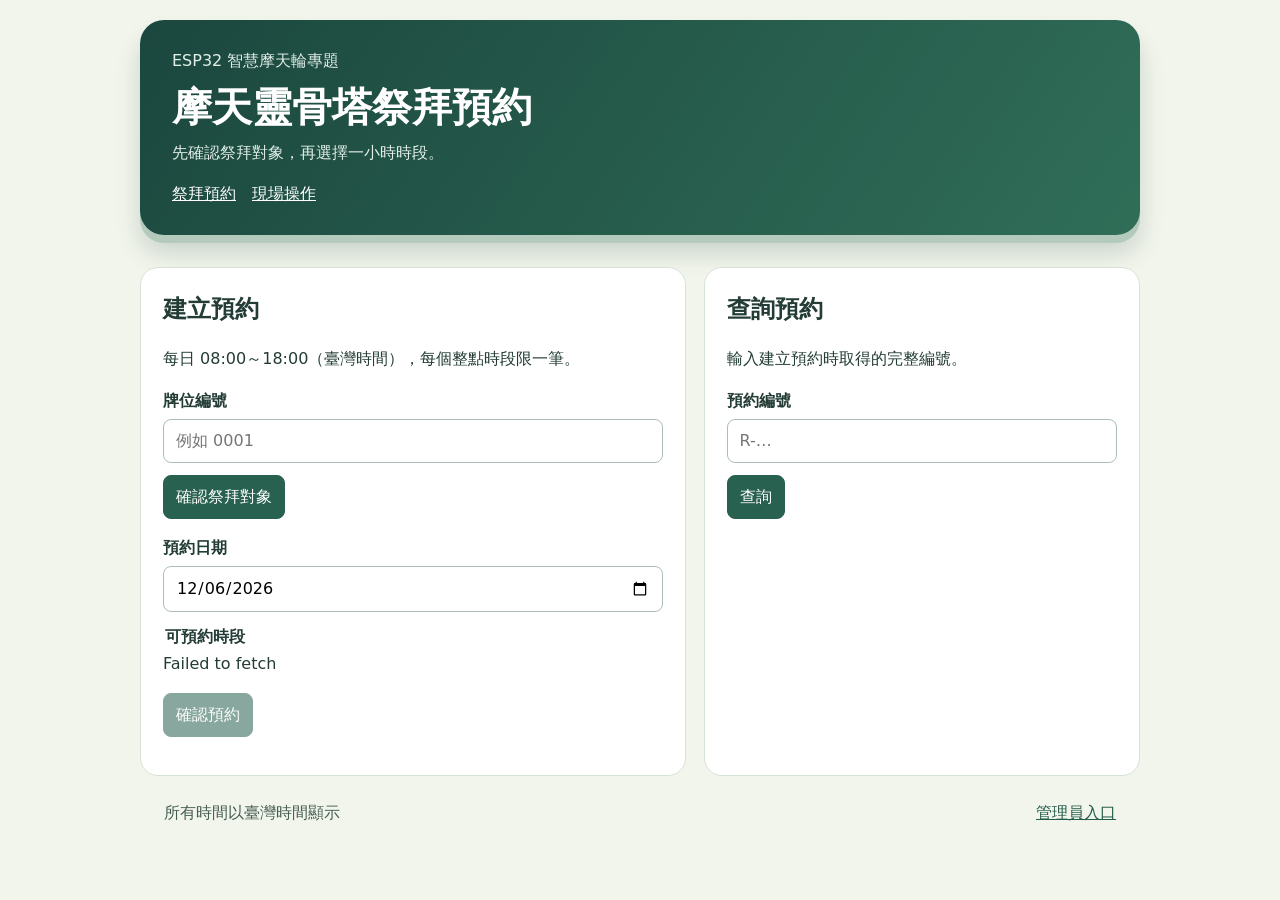
==== docs/index.html @ 484ad66e "Add files via upload" ====
<!doctype html>
<html lang="zh-Hant"><head><meta charset="utf-8"><meta name="viewport" content="width=device-width,initial-scale=1"><title>摩天靈骨塔祭拜預約</title><link rel="stylesheet" href="style.css"><script type="module" src="script.js?v=audio-1"></script></head>
<body><header><p>ESP32 智慧摩天輪專題</p><h1>摩天靈骨塔祭拜預約</h1><p>先確認祭拜對象，再選擇一小時時段。</p><nav aria-label="頁面切換"><a href="#booking">祭拜預約</a>　<a href="#onsite">現場操作</a></nav></header>
<main id="booking"><section><h2>建立預約</h2><p>每日 08:00～18:00（臺灣時間），每個整點時段限一筆。</p>
<form id="book"><label for="plaque">牌位編號</label><input id="plaque" required maxlength="24" placeholder="例如 0001"><button type="button" id="confirmPlaque">確認祭拜對象</button><p id="plaqueResult" role="status"></p><label for="day">預約日期</label><input id="day" type="date" required><fieldset><legend>可預約時段</legend><div id="slots" class="slots"></div></fieldset><button id="submit" disabled>確認預約</button></form>
<p id="notice" role="status"></p><div id="receipt" hidden><strong>請保存預約編號</strong><input id="receiptId" readonly aria-label="預約編號"><button id="copy" type="button">複製編號</button></div></section>
<section><h2>查詢預約</h2><p>輸入建立預約時取得的完整編號。</p><form id="query"><label for="id">預約編號</label><input id="id" required maxlength="34" placeholder="R-…" autocomplete="off" spellcheck="false"><button>查詢</button></form><p id="result" role="status"></p></section></main>
<main id="onsite" hidden><section><h2>現場操作</h2><p><a href="#bluetooth">連接 ESP32 藍牙</a></p><p>先用牌位編號查時段。操作時請輸入預約成功時取得的 R-… 編號。</p>
<form id="onsiteForm"><label for="onsiteCode">牌位編號</label><input id="onsiteCode" required maxlength="24" placeholder="例如 0001"><button>查詢時段</button></form>
<p id="onsiteResult" role="status"></p><div id="onsiteControls" hidden><label for="onsiteId">預約編號</label><input id="onsiteId" maxlength="34" autocomplete="off" placeholder="R-…"><div id="onsiteActions"></div></div><p id="onsiteFeedback" role="status"></p><p>開始運轉目前僅測試流程，不控制馬達。</p></section></main>
<main id="bluetooth" hidden><section><p><a href="#onsite">← 返回現場操作</a></p><h2>連接現場 ESP32</h2><p>開啟裝置藍牙，按下「連接 ESP32」，選擇 Ferris-Admin-Jog。</p><button id="publicBleConnect" type="button">連接 ESP32</button> <button id="publicBleDisconnect" type="button" disabled>中斷連線</button><p id="publicBleStatus" role="status">尚未連線。</p><h3>祭拜音樂</h3><ol><li>在手機或電腦的藍牙設定配對功放板，並選它作為媒體音訊輸出。</li><li>回到本頁，連接 ESP32 後按「播放音樂」。</li></ol><p>如果聲音還是從手機或電腦出來，請重新確認媒體音訊輸出。</p><button id="playMusic" type="button" disabled>播放音樂</button> <button id="stopMusic" type="button" disabled>停止音樂</button><p id="musicStatus" role="status">請先連接 ESP32。</p><audio id="ritualMusic" src="ritual-music.wav" preload="none" loop></audio><p>可以用網頁相機掃現場 QR Code，或直接按「連接 ESP32」。掃碼不會啟動設備。</p><button id="scanQr" type="button">掃描設備 QR Code</button> <button id="stopScan" type="button" hidden>關閉相機</button><video id="qrVideo" playsinline muted hidden style="width:100%;max-width:320px"></video><p id="scanStatus" role="status"></p><img src="onsite-bluetooth-qr.png" width="160" height="160" alt="現場藍牙連線頁 QR Code"></section></main><footer style="display:flex;flex-wrap:wrap;justify-content:space-between;gap:12px"><span>所有時間以臺灣時間顯示</span><a id="admin" hidden>管理員入口</a></footer></body></html>
---- docs/style.css ----
:root{color-scheme:light;font:16px/1.65 system-ui,sans-serif;color:#233c35;background:#f2f5ec}*{box-sizing:border-box}body{margin:0;padding:20px}header,main,footer{max-width:1000px;margin:auto}header{background:linear-gradient(125deg,#1b473e,#306e58);color:white;border-radius:24px;padding:28px 32px;box-shadow:0 8px 0 #b4cabd,0 18px 24px #1b473e30}header h1{margin:0;font-size:clamp(26px,5vw,40px)}header p{margin:0;color:#e1eee8}main{display:grid;grid-template-columns:1.25fr 1fr;gap:18px;margin-top:32px}section{border-radius:18px;padding:22px;background:white;border:1px solid #d7e2d7}h2{margin:0}label,legend{font-weight:650}label{display:block}input,select,button{font:inherit;border-radius:8px;min-height:44px;padding:8px 12px}input,select{width:100%;border:1px solid #acbfb4;margin:4px 0 12px;background:white}button{border:1px solid #28614f;background:#28614f;color:white;cursor:pointer}button:disabled{opacity:.55;cursor:default}.slots{display:grid;grid-template-columns:repeat(2,minmax(0,1fr));gap:8px}.slots button{background:#eaf2e8;color:#203f36}.slots button[aria-pressed=true]{background:#28614f;color:white}.slots small{display:block}fieldset{border:0;padding:0;margin:0 0 16px}a{color:#245c4a}footer{text-align:center;padding:24px;color:#465d53}[role=status]{overflow-wrap:anywhere}[hidden]{display:none!important}@media(max-width:650px){main{grid-template-columns:1fr}body{padding:12px}section{padding:17px}}

header nav{margin-top:14px}header nav a{color:#fff}#onsite{grid-template-columns:1fr}#onsiteActions{display:flex;flex-wrap:wrap;gap:8px}
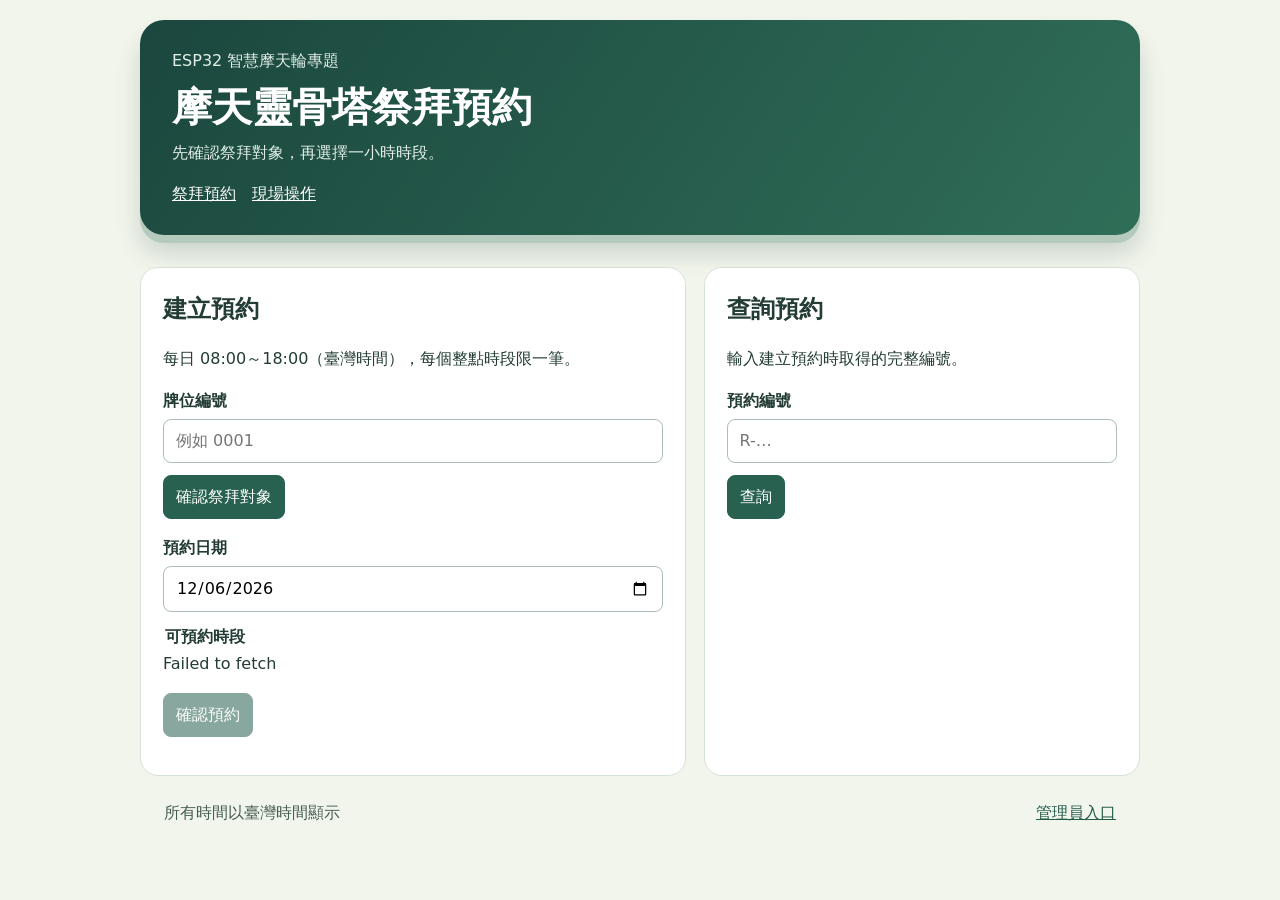
==== commit 34f6935b: "Add files via upload" ====
--- a/docs/index.html
+++ b/docs/index.html
@@ -1,5 +1,5 @@
 <!doctype html>
-<html lang="zh-Hant"><head><meta charset="utf-8"><meta name="viewport" content="width=device-width,initial-scale=1"><title>摩天靈骨塔祭拜預約</title><link rel="stylesheet" href="style.css"><script type="module" src="script.js?v=audio-1"></script></head>
+<html lang="zh-Hant"><head><meta charset="utf-8"><meta name="viewport" content="width=device-width,initial-scale=1"><title>摩天靈骨塔祭拜預約</title><link rel="stylesheet" href="style.css"><script type="module" src="script.js?v=audio-guide-1"></script></head>
 <body><header><p>ESP32 智慧摩天輪專題</p><h1>摩天靈骨塔祭拜預約</h1><p>先確認祭拜對象，再選擇一小時時段。</p><nav aria-label="頁面切換"><a href="#booking">祭拜預約</a>　<a href="#onsite">現場操作</a></nav></header>
 <main id="booking"><section><h2>建立預約</h2><p>每日 08:00～18:00（臺灣時間），每個整點時段限一筆。</p>
 <form id="book"><label for="plaque">牌位編號</label><input id="plaque" required maxlength="24" placeholder="例如 0001"><button type="button" id="confirmPlaque">確認祭拜對象</button><p id="plaqueResult" role="status"></p><label for="day">預約日期</label><input id="day" type="date" required><fieldset><legend>可預約時段</legend><div id="slots" class="slots"></div></fieldset><button id="submit" disabled>確認預約</button></form>
@@ -8,4 +8,4 @@
 <main id="onsite" hidden><section><h2>現場操作</h2><p><a href="#bluetooth">連接 ESP32 藍牙</a></p><p>先用牌位編號查時段。操作時請輸入預約成功時取得的 R-… 編號。</p>
 <form id="onsiteForm"><label for="onsiteCode">牌位編號</label><input id="onsiteCode" required maxlength="24" placeholder="例如 0001"><button>查詢時段</button></form>
 <p id="onsiteResult" role="status"></p><div id="onsiteControls" hidden><label for="onsiteId">預約編號</label><input id="onsiteId" maxlength="34" autocomplete="off" placeholder="R-…"><div id="onsiteActions"></div></div><p id="onsiteFeedback" role="status"></p><p>開始運轉目前僅測試流程，不控制馬達。</p></section></main>
-<main id="bluetooth" hidden><section><p><a href="#onsite">← 返回現場操作</a></p><h2>連接現場 ESP32</h2><p>開啟裝置藍牙，按下「連接 ESP32」，選擇 Ferris-Admin-Jog。</p><button id="publicBleConnect" type="button">連接 ESP32</button> <button id="publicBleDisconnect" type="button" disabled>中斷連線</button><p id="publicBleStatus" role="status">尚未連線。</p><h3>祭拜音樂</h3><ol><li>在手機或電腦的藍牙設定配對功放板，並選它作為媒體音訊輸出。</li><li>回到本頁，連接 ESP32 後按「播放音樂」。</li></ol><p>如果聲音還是從手機或電腦出來，請重新確認媒體音訊輸出。</p><button id="playMusic" type="button" disabled>播放音樂</button> <button id="stopMusic" type="button" disabled>停止音樂</button><p id="musicStatus" role="status">請先連接 ESP32。</p><audio id="ritualMusic" src="ritual-music.wav" preload="none" loop></audio><p>可以用網頁相機掃現場 QR Code，或直接按「連接 ESP32」。掃碼不會啟動設備。</p><button id="scanQr" type="button">掃描設備 QR Code</button> <button id="stopScan" type="button" hidden>關閉相機</button><video id="qrVideo" playsinline muted hidden style="width:100%;max-width:320px"></video><p id="scanStatus" role="status"></p><img src="onsite-bluetooth-qr.png" width="160" height="160" alt="現場藍牙連線頁 QR Code"></section></main><footer style="display:flex;flex-wrap:wrap;justify-content:space-between;gap:12px"><span>所有時間以臺灣時間顯示</span><a id="admin" hidden>管理員入口</a></footer></body></html>
+<main id="bluetooth" hidden><section><p><a href="#onsite">← 返回現場操作</a></p><h2>連接現場 ESP32</h2><p>開啟裝置藍牙，按下「連接 ESP32」，選擇 Ferris-Admin-Jog。</p><button id="publicBleConnect" type="button">連接 ESP32</button> <button id="publicBleDisconnect" type="button" disabled>中斷連線</button><p id="publicBleStatus" role="status">尚未連線。</p><h3>祭拜音樂</h3><ol><li>開啟功放板，在手機的「設定 → 藍牙」選擇 <strong>Shaibang</strong> 並連線。</li><li>用手機的音樂 App 播放大悲咒或你想聽的音樂。播放、暫停和音量都在手機上操作。</li><li>若聲音仍從手機播出，請在手機的媒體音訊輸出選擇 Shaibang。</li></ol><p>功放板和 ESP32 分開連線。這裡的「連接 ESP32」只用於連接控制板。</p><p>可以用網頁相機掃現場 QR Code，或直接按「連接 ESP32」。掃碼不會啟動設備。</p><button id="scanQr" type="button">掃描設備 QR Code</button> <button id="stopScan" type="button" hidden>關閉相機</button><video id="qrVideo" playsinline muted hidden style="width:100%;max-width:320px"></video><p id="scanStatus" role="status"></p><img src="onsite-bluetooth-qr.png" width="160" height="160" alt="現場藍牙連線頁 QR Code"></section></main><footer style="display:flex;flex-wrap:wrap;justify-content:space-between;gap:12px"><span>所有時間以臺灣時間顯示</span><a id="admin" hidden>管理員入口</a></footer></body></html>
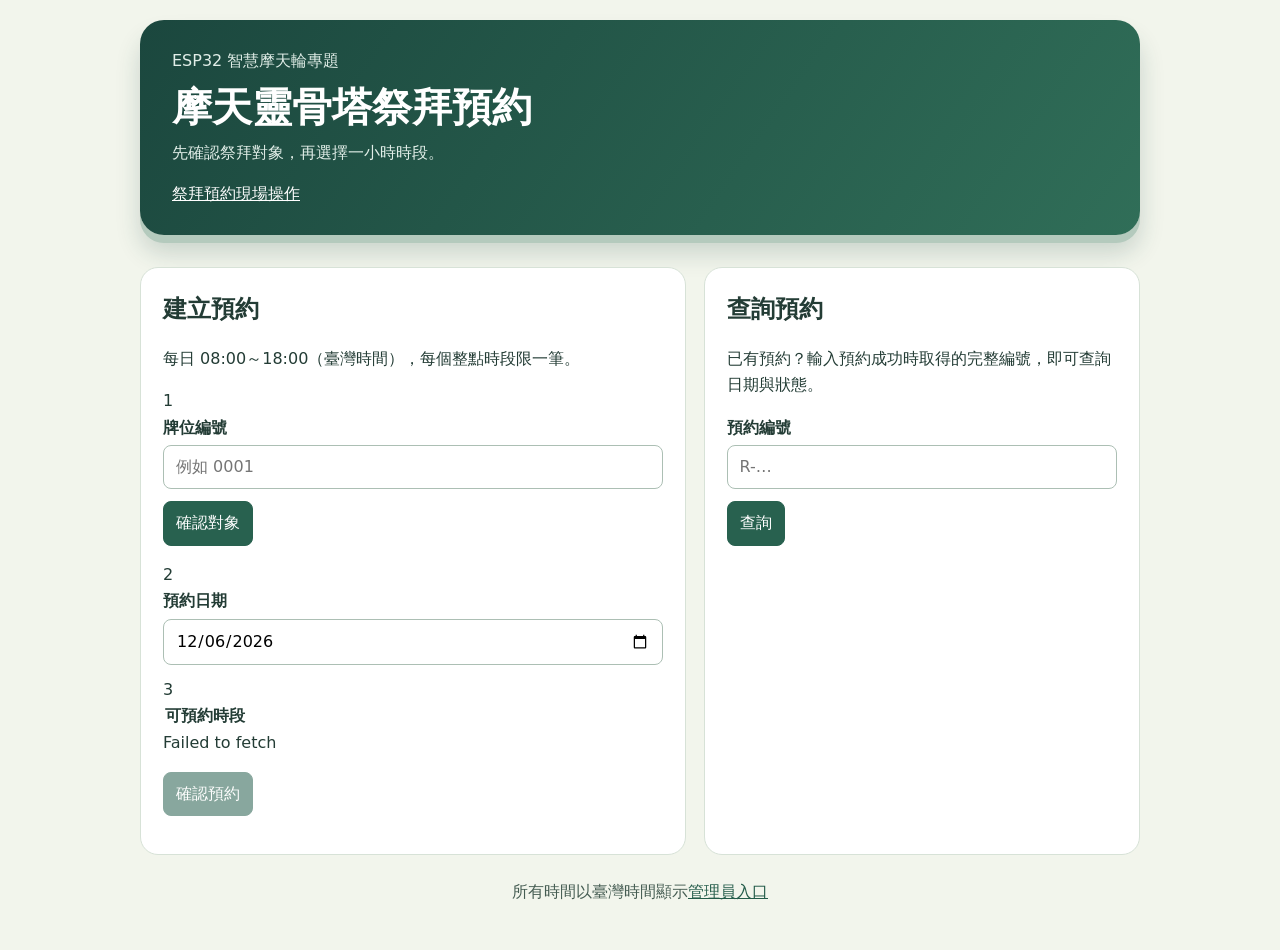
==== commit 3384c7c3: "Add files via upload" ====
--- a/docs/index.html
+++ b/docs/index.html
@@ -1,11 +1,130 @@
 <!doctype html>
-<html lang="zh-Hant"><head><meta charset="utf-8"><meta name="viewport" content="width=device-width,initial-scale=1"><title>摩天靈骨塔祭拜預約</title><link rel="stylesheet" href="style.css"><script type="module" src="script.js?v=audio-guide-1"></script></head>
-<body><header><p>ESP32 智慧摩天輪專題</p><h1>摩天靈骨塔祭拜預約</h1><p>先確認祭拜對象，再選擇一小時時段。</p><nav aria-label="頁面切換"><a href="#booking">祭拜預約</a>　<a href="#onsite">現場操作</a></nav></header>
-<main id="booking"><section><h2>建立預約</h2><p>每日 08:00～18:00（臺灣時間），每個整點時段限一筆。</p>
-<form id="book"><label for="plaque">牌位編號</label><input id="plaque" required maxlength="24" placeholder="例如 0001"><button type="button" id="confirmPlaque">確認祭拜對象</button><p id="plaqueResult" role="status"></p><label for="day">預約日期</label><input id="day" type="date" required><fieldset><legend>可預約時段</legend><div id="slots" class="slots"></div></fieldset><button id="submit" disabled>確認預約</button></form>
-<p id="notice" role="status"></p><div id="receipt" hidden><strong>請保存預約編號</strong><input id="receiptId" readonly aria-label="預約編號"><button id="copy" type="button">複製編號</button></div></section>
-<section><h2>查詢預約</h2><p>輸入建立預約時取得的完整編號。</p><form id="query"><label for="id">預約編號</label><input id="id" required maxlength="34" placeholder="R-…" autocomplete="off" spellcheck="false"><button>查詢</button></form><p id="result" role="status"></p></section></main>
-<main id="onsite" hidden><section><h2>現場操作</h2><p><a href="#bluetooth">連接 ESP32 藍牙</a></p><p>先用牌位編號查時段。操作時請輸入預約成功時取得的 R-… 編號。</p>
-<form id="onsiteForm"><label for="onsiteCode">牌位編號</label><input id="onsiteCode" required maxlength="24" placeholder="例如 0001"><button>查詢時段</button></form>
-<p id="onsiteResult" role="status"></p><div id="onsiteControls" hidden><label for="onsiteId">預約編號</label><input id="onsiteId" maxlength="34" autocomplete="off" placeholder="R-…"><div id="onsiteActions"></div></div><p id="onsiteFeedback" role="status"></p><p>開始運轉目前僅測試流程，不控制馬達。</p></section></main>
-<main id="bluetooth" hidden><section><p><a href="#onsite">← 返回現場操作</a></p><h2>連接現場 ESP32</h2><p>開啟裝置藍牙，按下「連接 ESP32」，選擇 Ferris-Admin-Jog。</p><button id="publicBleConnect" type="button">連接 ESP32</button> <button id="publicBleDisconnect" type="button" disabled>中斷連線</button><p id="publicBleStatus" role="status">尚未連線。</p><h3>祭拜音樂</h3><ol><li>開啟功放板，在手機的「設定 → 藍牙」選擇 <strong>Shaibang</strong> 並連線。</li><li>用手機的音樂 App 播放大悲咒或你想聽的音樂。播放、暫停和音量都在手機上操作。</li><li>若聲音仍從手機播出，請在手機的媒體音訊輸出選擇 Shaibang。</li></ol><p>功放板和 ESP32 分開連線。這裡的「連接 ESP32」只用於連接控制板。</p><p>可以用網頁相機掃現場 QR Code，或直接按「連接 ESP32」。掃碼不會啟動設備。</p><button id="scanQr" type="button">掃描設備 QR Code</button> <button id="stopScan" type="button" hidden>關閉相機</button><video id="qrVideo" playsinline muted hidden style="width:100%;max-width:320px"></video><p id="scanStatus" role="status"></p><img src="onsite-bluetooth-qr.png" width="160" height="160" alt="現場藍牙連線頁 QR Code"></section></main><footer style="display:flex;flex-wrap:wrap;justify-content:space-between;gap:12px"><span>所有時間以臺灣時間顯示</span><a id="admin" hidden>管理員入口</a></footer></body></html>
+<html lang="zh-Hant">
+<head>
+<meta charset="utf-8">
+<meta name="viewport" content="width=device-width,initial-scale=1,viewport-fit=cover">
+<meta name="theme-color" content="#1b473e">
+<meta name="format-detection" content="telephone=no">
+<title>摩天靈骨塔祭拜預約</title>
+<link rel="stylesheet" href="style.css?v=comfort-layout-2">
+<script type="module" src="script.js?v=bluetooth-no-scanner-1"></script>
+</head>
+<body>
+<header class="site-header">
+  <p class="eyebrow">ESP32 智慧摩天輪專題</p>
+  <h1>摩天靈骨塔祭拜預約</h1>
+  <p class="lead">先確認祭拜對象，再選擇一小時時段。</p>
+  <nav class="page-nav" aria-label="頁面切換"><a href="#booking">祭拜預約</a><a href="#onsite">現場操作</a></nav>
+</header>
+
+<main id="booking">
+  <section class="card">
+    <h2>建立預約</h2>
+    <p class="hint">每日 08:00～18:00（臺灣時間），每個整點時段限一筆。</p>
+    <form id="book" class="stack">
+      <div class="step">
+        <span class="step-no" aria-hidden="true">1</span>
+        <div class="step-body">
+          <label for="plaque">牌位編號</label>
+          <div class="input-row">
+            <input id="plaque" required maxlength="24" placeholder="例如 0001" inputmode="text" autocomplete="off">
+            <button type="button" id="confirmPlaque" class="btn-secondary">確認對象</button>
+          </div>
+          <p id="plaqueResult" class="status" role="status"></p>
+        </div>
+      </div>
+      <div class="step">
+        <span class="step-no" aria-hidden="true">2</span>
+        <div class="step-body">
+          <label for="day">預約日期</label>
+          <input id="day" type="date" required>
+        </div>
+      </div>
+      <div class="step">
+        <span class="step-no" aria-hidden="true">3</span>
+        <div class="step-body">
+          <fieldset><legend>可預約時段</legend><div id="slots" class="slots"></div></fieldset>
+        </div>
+      </div>
+      <button id="submit" class="btn-primary btn-block" disabled>確認預約</button>
+    </form>
+    <p id="notice" class="status" role="status"></p>
+    <div id="receipt" class="receipt" hidden>
+      <strong>請保存預約編號</strong>
+      <input id="receiptId" readonly aria-label="預約編號">
+      <button id="copy" type="button" class="btn-primary">複製編號</button>
+    </div>
+  </section>
+
+  <section class="card query-card">
+    <h2>查詢預約</h2>
+    <p class="hint">已有預約？輸入預約成功時取得的完整編號，即可查詢日期與狀態。</p>
+    <form id="query" class="stack">
+      <label for="id">預約編號</label>
+      <div class="input-row">
+        <input id="id" required maxlength="34" placeholder="R-…" autocomplete="off" spellcheck="false" autocapitalize="off">
+        <button class="btn-primary">查詢</button>
+      </div>
+    </form>
+    <p id="result" class="status" role="status"></p>
+  </section>
+</main>
+
+<main id="onsite" hidden>
+  <section class="card">
+    <h2>現場操作</h2>
+    <p><a href="#bluetooth" class="link-button">連接 ESP32 藍牙 →</a></p>
+    <p class="hint">先用牌位編號查時段。操作時請輸入預約成功時取得的 R-… 編號。</p>
+    <form id="onsiteForm" class="stack">
+      <label for="onsiteCode">牌位編號</label>
+      <div class="input-row">
+        <input id="onsiteCode" required maxlength="24" placeholder="例如 0001" autocomplete="off">
+        <button class="btn-primary">查詢時段</button>
+      </div>
+    </form>
+    <p id="onsiteResult" class="status" role="status"></p>
+    <div id="onsiteControls" class="onsite-controls" hidden>
+      <label for="onsiteId">預約編號</label>
+      <input id="onsiteId" maxlength="34" autocomplete="off" placeholder="R-…" spellcheck="false" autocapitalize="off">
+      <div id="onsiteActions" class="action-grid"></div>
+    </div>
+    <p id="onsiteFeedback" class="status" role="status"></p>
+    <p class="note">開始運轉目前僅測試流程，不控制馬達。</p>
+  </section>
+</main>
+
+<main id="bluetooth" hidden>
+  <section class="card">
+    <p><a href="#onsite" class="back-link">← 返回現場操作</a></p>
+    <h2>連接現場 ESP32</h2>
+    <aside class="bluetooth-help" aria-label="手機藍牙連接說明"><p><strong>iPhone 請使用 Bluefy</strong> 開啟本頁；Android 可使用支援網頁藍牙的 Chrome。</p><details><summary>查看連接步驟與下載方式</summary><div class="help-content">
+      <p>請使用 <strong>Bluefy</strong> 開啟本網站，並允許藍牙權限。一般 Safari／iPhone Chrome 無法直接使用這裡的網頁藍牙。</p>
+      <ol>
+        <li>安裝 Bluefy，將本頁網址複製並貼到 Bluefy 網址列。即使 Bluefy 介面是英文，本網站仍顯示繁體中文。</li>
+        <li>在本頁按「連接 ESP32」，選擇 <strong>Ferris-Admin-Jog</strong>，不需先到手機藍牙設定配對。</li>
+        <li>若掃 QR Code 後進入 Safari，請複製網址，再到 Bluefy 開啟。</li>
+      </ol>
+      <p class="help-links"><a href="https://apps.apple.com/tw/app/bluefy-web-ble-browser/id1492822055" target="_blank" rel="noopener noreferrer">下載 Bluefy（App Store）</a><a href="https://bluefy.app/guide.html" target="_blank" rel="noopener noreferrer">官方連接說明</a></p>
+      <p>Android 請用支援網頁藍牙的 Chrome。手機需在 ESP32 附近；連線不等於已啟動馬達。</p></div></details></aside>
+    <p>開啟裝置藍牙，按下「連接 ESP32」，選擇 Ferris-Admin-Jog。</p>
+    <div class="button-row">
+      <button id="publicBleConnect" type="button" class="btn-primary">連接 ESP32</button>
+      <button id="publicBleDisconnect" type="button" class="btn-secondary" disabled>中斷連線</button>
+    </div>
+    <p id="publicBleStatus" class="status status-strong" role="status">尚未連線。</p>
+
+    <div class="music-box">
+      <h3>祭拜音樂</h3>
+      <ol>
+        <li>開啟功放板，在手機的「設定 → 藍牙」選擇 <strong>Shaibang</strong> 並連線。</li>
+        <li>用手機的音樂 App 播放大悲咒或你想聽的音樂。播放、暫停和音量都在手機上操作。</li>
+        <li>若聲音仍從手機播出，請在手機的媒體音訊輸出選擇 Shaibang。</li>
+      </ol>
+      <p class="note">功放板和 ESP32 分開連線。這裡的「連接 ESP32」只用於連接控制板。</p>
+    </div>
+  </section>
+</main>
+
+<footer class="site-footer"><span>所有時間以臺灣時間顯示</span><a id="admin" hidden>管理員入口</a></footer>
+</body>
+</html>
--- a/docs/style.css
+++ b/docs/style.css
@@ -1,3 +1,5 @@
-:root{color-scheme:light;font:16px/1.65 system-ui,sans-serif;color:#233c35;background:#f2f5ec}*{box-sizing:border-box}body{margin:0;padding:20px}header,main,footer{max-width:1000px;margin:auto}header{background:linear-gradient(125deg,#1b473e,#306e58);color:white;border-radius:24px;padding:28px 32px;box-shadow:0 8px 0 #b4cabd,0 18px 24px #1b473e30}header h1{margin:0;font-size:clamp(26px,5vw,40px)}header p{margin:0;color:#e1eee8}main{display:grid;grid-template-columns:1.25fr 1fr;gap:18px;margin-top:32px}section{border-radius:18px;padding:22px;background:white;border:1px solid #d7e2d7}h2{margin:0}label,legend{font-weight:650}label{display:block}input,select,button{font:inherit;border-radius:8px;min-height:44px;padding:8px 12px}input,select{width:100%;border:1px solid #acbfb4;margin:4px 0 12px;background:white}button{border:1px solid #28614f;background:#28614f;color:white;cursor:pointer}button:disabled{opacity:.55;cursor:default}.slots{display:grid;grid-template-columns:repeat(2,minmax(0,1fr));gap:8px}.slots button{background:#eaf2e8;color:#203f36}.slots button[aria-pressed=true]{background:#28614f;color:white}.slots small{display:block}fieldset{border:0;padding:0;margin:0 0 16px}a{color:#245c4a}footer{text-align:center;padding:24px;color:#465d53}[role=status]{overflow-wrap:anywhere}[hidden]{display:none!important}@media(max-width:650px){main{grid-template-columns:1fr}body{padding:12px}section{padding:17px}}
+:root{color-scheme:light;font:16px/1.65 system-ui,sans-serif;color:#233c35;background:#f2f5ec}*{box-sizing:border-box}body{margin:0;padding:20px}header,main,footer{max-width:1000px;margin:auto}header{background:linear-gradient(125deg,#1b473e,#306e58);color:white;border-radius:24px;padding:28px 32px;box-shadow:0 8px 0 #b4cabd,0 18px 24px #1b473e30}header h1{margin:0;font-size:clamp(26px,5vw,40px)}header p{margin:0;color:#e1eee8}main{display:grid;grid-template-columns:1.25fr 1fr;gap:18px;margin-top:32px}section{border-radius:18px;padding:22px;background:white;border:1px solid #d7e2d7}h2{margin:0}label,legend{font-weight:650}label{display:block}input,select,button{font:inherit;border-radius:8px;min-height:44px;padding:8px 12px}input,select{width:100%;border:1px solid #acbfb4;margin:4px 0 12px;background:white}button{border:1px solid #28614f;background:#28614f;color:white;cursor:pointer}button:disabled{opacity:.55;cursor:default}.slots{display:grid;grid-template-columns:repeat(2,minmax(0,1fr));gap:8px}.slots button{background:#eaf2e8;color:#203f36}.slots button[aria-pressed=true]{background:#28614f;color:white}.slots small{display:block}fieldset{border:0;padding:0;margin:0 0 16px}a{color:#245c4a}footer{text-align:center;padding:24px;color:#465d53}[role=status]{overflow-wrap:anywhere}[hidden]{display:none!important}@media(max-width:650px){main{grid-template-columns:1fr}body{padding:12px}section{padding:17px}}
+
+header nav{margin-top:14px}header nav a{color:#fff}#onsite{grid-template-columns:1fr}#onsiteActions{display:flex;flex-wrap:wrap;gap:8px}
 
-header nav{margin-top:14px}header nav a{color:#fff}#onsite{grid-template-columns:1fr}#onsiteActions{display:flex;flex-wrap:wrap;gap:8px}
+.bluetooth-help{background:#f0f6f2;border:1px solid #b8cdbf;border-radius:12px;padding:14px 18px;margin:16px 0;overflow-wrap:anywhere}.bluetooth-help h3{margin-top:0}.bluetooth-help a{color:#245740;text-decoration:underline}.bluetooth-help li{margin:6px 0}
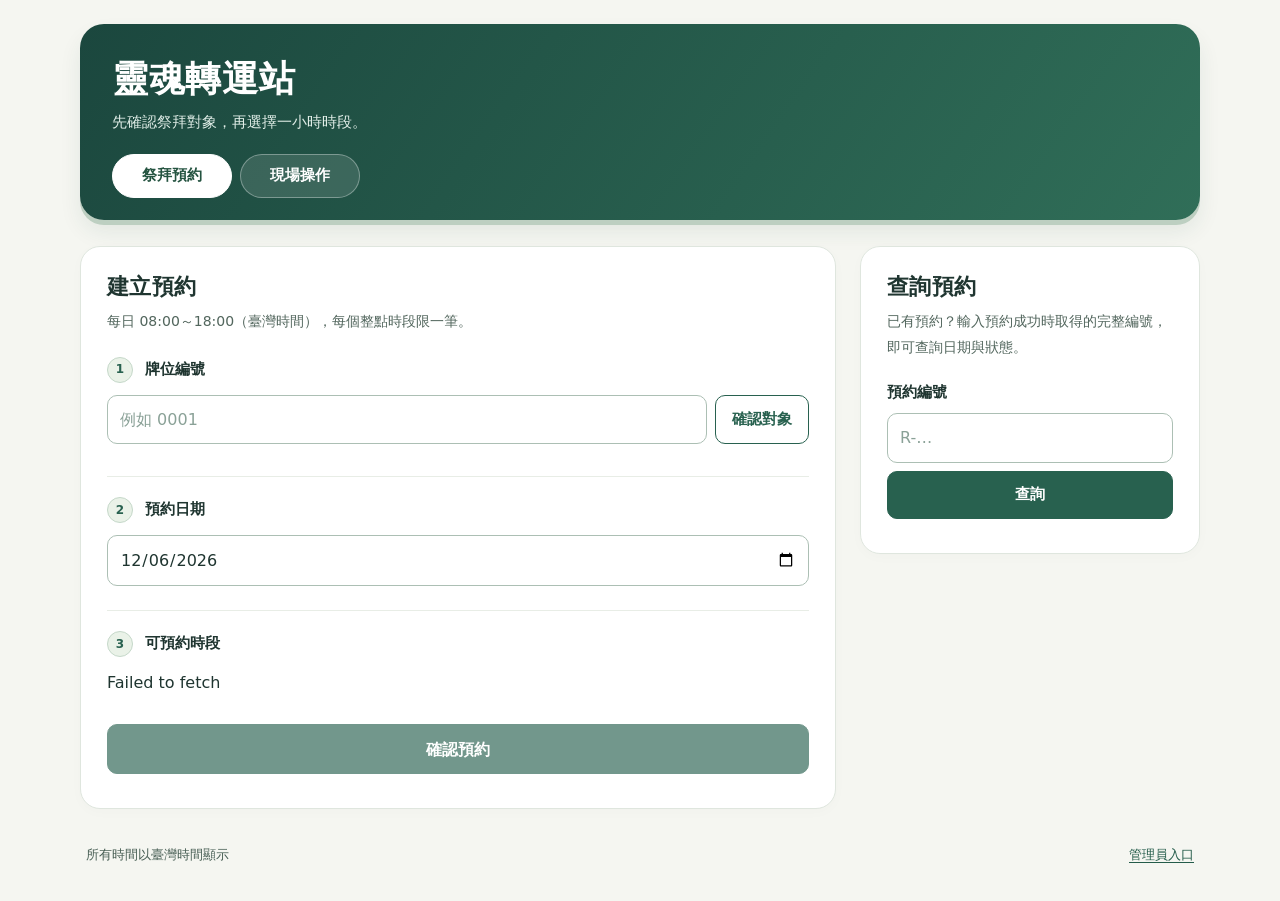
==== commit e329977b: "Add files via upload" ====
--- a/docs/index.html
+++ b/docs/index.html
@@ -5,14 +5,15 @@
 <meta name="viewport" content="width=device-width,initial-scale=1,viewport-fit=cover">
 <meta name="theme-color" content="#1b473e">
 <meta name="format-detection" content="telephone=no">
-<title>摩天靈骨塔祭拜預約</title>
-<link rel="stylesheet" href="style.css?v=comfort-layout-2">
-<script type="module" src="script.js?v=bluetooth-no-scanner-1"></script>
+<title>靈魂轉運站</title>
+<link rel="stylesheet" href="style.css?v=onsite-3">
+<script src="motor.js?v=onsite-3"></script>
+<script type="module" src="script.js?v=onsite-3"></script>
 </head>
 <body>
 <header class="site-header">
-  <p class="eyebrow">ESP32 智慧摩天輪專題</p>
-  <h1>摩天靈骨塔祭拜預約</h1>
+
+  <h1>靈魂轉運站</h1>
   <p class="lead">先確認祭拜對象，再選擇一小時時段。</p>
   <nav class="page-nav" aria-label="頁面切換"><a href="#booking">祭拜預約</a><a href="#onsite">現場操作</a></nav>
 </header>
@@ -52,7 +53,7 @@
     <div id="receipt" class="receipt" hidden>
       <strong>請保存預約編號</strong>
       <input id="receiptId" readonly aria-label="預約編號">
-      <button id="copy" type="button" class="btn-primary">複製編號</button>
+      <button id="copy" type="button" class="btn-primary">複製編號</button><a href="#onsite" class="link-button">前往現場操作</a>
     </div>
   </section>
 
@@ -66,7 +67,7 @@
         <button class="btn-primary">查詢</button>
       </div>
     </form>
-    <p id="result" class="status" role="status"></p>
+    <p id="result" class="status" role="status"></p><a id="queryToOnsite" href="#onsite" class="link-button" hidden>帶入資料，前往現場操作</a>
   </section>
 </main>
 
@@ -74,22 +75,23 @@
   <section class="card">
     <h2>現場操作</h2>
     <p><a href="#bluetooth" class="link-button">連接 ESP32 藍牙 →</a></p>
-    <p class="hint">先用牌位編號查時段。操作時請輸入預約成功時取得的 R-… 編號。</p>
+    <p class="hint">輸入牌位及預約編號查詢。依序完成報到、定位、確認取出，放回牌位後結束祭拜。</p>
     <form id="onsiteForm" class="stack">
       <label for="onsiteCode">牌位編號</label>
-      <div class="input-row">
-        <input id="onsiteCode" required maxlength="24" placeholder="例如 0001" autocomplete="off">
-        <button class="btn-primary">查詢時段</button>
-      </div>
+      <input id="onsiteCode" required maxlength="24" placeholder="例如 0001" autocomplete="off">
+      <label for="onsiteId">預約編號（操作必填）</label>
+      <input id="onsiteId" maxlength="34" autocomplete="off" placeholder="R-…" spellcheck="false" autocapitalize="off">
+      <button class="btn-primary">查詢時段</button>
     </form>
     <p id="onsiteResult" class="status" role="status"></p>
     <div id="onsiteControls" class="onsite-controls" hidden>
-      <label for="onsiteId">預約編號</label>
-      <input id="onsiteId" maxlength="34" autocomplete="off" placeholder="R-…" spellcheck="false" autocapitalize="off">
+
       <div id="onsiteActions" class="action-grid"></div>
     </div>
     <p id="onsiteFeedback" class="status" role="status"></p>
-    <p class="note">開始運轉目前僅測試流程，不控制馬達。</p>
+    <button id="stopMovement" type="button" class="emergency-stop" hidden>緊急停止定位</button>
+    <div id="ritualClock" class="ritual-clock" hidden><h3>祭拜剩餘時間</h3><output id="countdown" aria-label="祭拜剩餘時間">01:00:00</output><p id="timeReminder" role="status"></p></div>
+    <p class="note">定位前需由管理員設定每格脈波及第 1 格原點。ESP32 回報的是脈波完成，請目視確認牌位；音樂由手機音樂 App 控制。</p>
   </section>
 </main>
 
--- a/docs/style.css
+++ b/docs/style.css
@@ -1,5 +1,276 @@
-:root{color-scheme:light;font:16px/1.65 system-ui,sans-serif;color:#233c35;background:#f2f5ec}*{box-sizing:border-box}body{margin:0;padding:20px}header,main,footer{max-width:1000px;margin:auto}header{background:linear-gradient(125deg,#1b473e,#306e58);color:white;border-radius:24px;padding:28px 32px;box-shadow:0 8px 0 #b4cabd,0 18px 24px #1b473e30}header h1{margin:0;font-size:clamp(26px,5vw,40px)}header p{margin:0;color:#e1eee8}main{display:grid;grid-template-columns:1.25fr 1fr;gap:18px;margin-top:32px}section{border-radius:18px;padding:22px;background:white;border:1px solid #d7e2d7}h2{margin:0}label,legend{font-weight:650}label{display:block}input,select,button{font:inherit;border-radius:8px;min-height:44px;padding:8px 12px}input,select{width:100%;border:1px solid #acbfb4;margin:4px 0 12px;background:white}button{border:1px solid #28614f;background:#28614f;color:white;cursor:pointer}button:disabled{opacity:.55;cursor:default}.slots{display:grid;grid-template-columns:repeat(2,minmax(0,1fr));gap:8px}.slots button{background:#eaf2e8;color:#203f36}.slots button[aria-pressed=true]{background:#28614f;color:white}.slots small{display:block}fieldset{border:0;padding:0;margin:0 0 16px}a{color:#245c4a}footer{text-align:center;padding:24px;color:#465d53}[role=status]{overflow-wrap:anywhere}[hidden]{display:none!important}@media(max-width:650px){main{grid-template-columns:1fr}body{padding:12px}section{padding:17px}}
-
-header nav{margin-top:14px}header nav a{color:#fff}#onsite{grid-template-columns:1fr}#onsiteActions{display:flex;flex-wrap:wrap;gap:8px}
-
-.bluetooth-help{background:#f0f6f2;border:1px solid #b8cdbf;border-radius:12px;padding:14px 18px;margin:16px 0;overflow-wrap:anywhere}.bluetooth-help h3{margin-top:0}.bluetooth-help a{color:#245740;text-decoration:underline}.bluetooth-help li{margin:6px 0}
+/* 摩天靈骨塔祭拜預約｜一般使用者頁（手機優先） */
+:root{
+  color-scheme:light;
+  --ink:#1f3530;
+  --ink-soft:#4b625a;
+  --bg:#f2f5ec;
+  --card:#ffffff;
+  --line:#d7e2d7;
+  --line-strong:#acbfb4;
+  --brand:#28614f;
+  --brand-dark:#1b473e;
+  --brand-soft:#eaf2e8;
+  --accent:#b8863b;
+  --focus:#d79a2b;
+  --radius:16px;
+  font:17px/1.7 system-ui,-apple-system,"PingFang TC","Noto Sans TC","Microsoft JhengHei",sans-serif;
+  color:var(--ink);
+  background:var(--bg);
+  -webkit-text-size-adjust:100%;
+  text-size-adjust:100%;
+}
+*{box-sizing:border-box}
+[hidden]{display:none!important}
+html{scroll-behavior:smooth}
+body{
+  margin:0;
+  padding:max(12px,env(safe-area-inset-top)) max(12px,env(safe-area-inset-right)) max(16px,env(safe-area-inset-bottom)) max(12px,env(safe-area-inset-left));
+  -webkit-tap-highlight-color:transparent;
+}
+header,main,footer{max-width:1000px;margin-inline:auto}
+h1,h2,h3{line-height:1.3;letter-spacing:.02em}
+h2{margin:0 0 4px;font-size:1.3rem}
+h3{font-size:1.08rem;margin:0 0 8px}
+p{margin:8px 0}
+a{color:#245c4a;text-underline-offset:3px}
+strong{font-weight:700}
+
+/* 頁首 */
+.site-header{
+  background:linear-gradient(125deg,var(--brand-dark),#306e58);
+  color:#fff;border-radius:22px;padding:22px 20px 16px;
+  box-shadow:0 6px 0 #b4cabd,0 14px 22px #1b473e30;
+}
+.site-header h1{margin:2px 0 6px;font-size:clamp(24px,6.4vw,40px)}
+.site-header p{margin:0;color:#e1eee8}
+.site-header .eyebrow{font-size:.85rem;letter-spacing:.08em;opacity:.9}
+.site-header .lead{font-size:.98rem}
+.page-nav{display:flex;gap:8px;margin-top:16px;flex-wrap:wrap}
+.page-nav a{
+  flex:1 1 0;min-width:120px;display:flex;align-items:center;justify-content:center;
+  min-height:46px;padding:8px 14px;border-radius:999px;
+  color:#fff;text-decoration:none;font-weight:650;
+  background:#ffffff1f;border:1px solid #ffffff55;
+}
+.page-nav a:hover{background:#ffffff33}
+
+/* 版面 */
+main{display:grid;grid-template-columns:1fr;gap:14px;margin-top:22px}
+.card{border-radius:var(--radius);padding:18px 16px;background:var(--card);border:1px solid var(--line);box-shadow:0 2px 6px #1b473e0d;min-width:0}
+.hint{color:var(--ink-soft);font-size:.94rem}
+.note{color:var(--ink-soft);font-size:.9rem;border-left:3px solid var(--accent);padding-left:10px}
+.stack{display:flex;flex-direction:column;gap:4px;margin-top:8px}
+
+/* 步驟 */
+.step{display:flex;gap:12px;padding:12px 0;border-top:1px dashed var(--line)}
+.step:first-child{border-top:0;padding-top:4px}
+.step-no{
+  flex:none;width:28px;height:28px;margin-top:2px;border-radius:50%;
+  display:grid;place-items:center;font-size:.85rem;font-weight:700;
+  background:var(--brand-soft);color:var(--brand);border:1px solid #c5d8c9;
+}
+.step-body{flex:1;min-width:0}
+
+/* 表單 */
+label,legend{font-weight:650;display:block;margin-bottom:4px}
+input,select,button{font:inherit;border-radius:12px;min-height:48px;padding:10px 14px}
+input,select{
+  width:100%;border:1px solid var(--line-strong);background:#fff;color:var(--ink);
+  font-size:16px; /* 避免 iOS 自動放大 */
+  margin:0;-webkit-appearance:none;appearance:none;
+}
+input[type=date]{min-height:48px;display:block}
+input:read-only{background:#f6f9f5}
+input::placeholder{color:#8aa197}
+.input-row{display:flex;flex-direction:column;gap:8px}
+fieldset{border:0;padding:0;margin:0;min-width:0}
+
+/* 按鈕 */
+button{
+  border:1px solid var(--brand);background:var(--brand);color:#fff;cursor:pointer;
+  font-weight:650;touch-action:manipulation;transition:background .15s,transform .05s;
+}
+button:active:not(:disabled){transform:translateY(1px)}
+button:disabled{opacity:.5;cursor:not-allowed}
+.btn-secondary{background:#fff;color:var(--brand)}
+.btn-secondary:hover:not(:disabled){background:var(--brand-soft)}
+.btn-block{width:100%;margin-top:10px;min-height:52px;font-size:1.05rem}
+.button-row{display:grid;grid-template-columns:1fr;gap:8px;margin:12px 0 4px}
+:focus-visible{outline:3px solid var(--focus);outline-offset:2px}
+
+/* 時段 */
+.slots{display:grid;grid-template-columns:repeat(2,minmax(0,1fr));gap:8px}
+.slots button{
+  min-height:60px;padding:8px 6px;background:var(--brand-soft);color:#203f36;
+  border-color:#c5d8c9;font-variant-numeric:tabular-nums;line-height:1.35;
+}
+.slots button[aria-pressed=true]{background:var(--brand);color:#fff;border-color:var(--brand);box-shadow:0 0 0 3px #28614f33}
+.slots button:disabled{background:#f1f3f0;color:#7d8c85;border-color:#dfe5df;opacity:1}
+.slots small{display:block;font-size:.8rem;font-weight:500;opacity:.85}
+
+/* 狀態訊息 */
+.status,[role=status]{overflow-wrap:anywhere}
+.status:not(:empty){background:#f4f8f2;border:1px solid var(--line);border-radius:10px;padding:8px 12px;font-size:.95rem}
+.status-strong{font-weight:650}
+
+/* 預約收據 */
+.receipt{
+  display:grid;gap:8px;margin-top:12px;padding:14px;border-radius:14px;
+  background:#fff8ea;border:1px solid #e7cf9f;
+}
+.receipt input{font-family:ui-monospace,SFMono-Regular,Menlo,Consolas,monospace;font-size:15px;letter-spacing:.02em}
+
+/* 現場操作 */
+.link-button{
+  display:inline-flex;align-items:center;min-height:44px;padding:6px 14px;border-radius:999px;
+  background:var(--brand-soft);border:1px solid #c5d8c9;text-decoration:none;font-weight:650;
+}
+.back-link{display:inline-flex;align-items:center;min-height:44px;font-weight:650}
+.onsite-controls{margin-top:12px;padding:14px;border-radius:14px;background:#f7faf6;border:1px solid var(--line)}
+.onsite-controls input{margin-bottom:10px}
+.action-grid,#onsiteActions{display:grid;grid-template-columns:repeat(2,minmax(0,1fr));gap:8px}
+#onsiteActions button{width:100%;min-height:52px}
+
+/* 藍牙說明 */
+.bluetooth-help{background:#f0f6f2;border:1px solid #b8cdbf;border-radius:14px;padding:14px 16px;margin:14px 0;overflow-wrap:anywhere}
+.bluetooth-help h3{margin-top:0}
+.bluetooth-help ol,.music-box ol{padding-left:1.3em;margin:8px 0}
+.bluetooth-help li,.music-box li{margin:6px 0}
+.bluetooth-help a{color:#245740;text-decoration:underline}
+.help-links{display:flex;flex-wrap:wrap;gap:8px 16px}
+.help-links a{display:inline-flex;align-items:center;min-height:40px}
+.music-box{margin-top:18px;padding-top:14px;border-top:1px solid var(--line)}
+
+/* 頁尾 */
+.site-footer{display:flex;flex-wrap:wrap;justify-content:space-between;align-items:center;gap:12px;padding:22px 6px 8px;color:#465d53;font-size:.9rem}
+.site-footer a{display:inline-flex;align-items:center;min-height:44px}
+
+/* 較寬螢幕 */
+@media (min-width:560px){
+  .input-row{flex-direction:row;align-items:stretch}
+  .input-row input{flex:1}
+  .input-row button{flex:none;white-space:nowrap}
+  .button-row{grid-template-columns:repeat(2,max-content)}
+  .receipt{grid-template-columns:auto 1fr auto;align-items:center}
+  .slots{grid-template-columns:repeat(3,minmax(0,1fr))}
+  .card{padding:22px}
+}
+@media (min-width:760px){
+  body{padding:20px}
+  .site-header{padding:28px 32px 20px}
+  .page-nav a{flex:0 0 auto}
+  main{margin-top:30px;gap:18px}
+  #booking{grid-template-columns:1.25fr 1fr;align-items:start}
+  .slots{grid-template-columns:repeat(2,minmax(0,1fr))}
+  .site-footer{text-align:center}
+}
+@media (prefers-reduced-motion:reduce){html{scroll-behavior:auto}button{transition:none}}
+
+/* Comfort refinement: full-width fields, compact help, balanced desktop columns. */
+:root{font-size:16px;line-height:1.7;--bg:#f5f6f1;--line:#dfe6de;--ink-soft:#52665d}
+body{padding:24px 24px 16px}
+header,main,footer{max-width:1120px}
+.site-header{padding:26px 32px 22px;border-radius:24px;box-shadow:0 5px 0 #bdcfc1,0 12px 22px #1b473e15}
+.site-header h1{font-size:clamp(26px,3.2vw,36px);line-height:1.4;margin:4px 0 6px;text-wrap:balance}
+.site-header .eyebrow{font-size:12px;letter-spacing:.12em}
+.site-header .lead{font-size:15px}
+.page-nav{gap:8px;margin-top:18px}
+.page-nav a{min-height:44px;flex:0 0 auto;font-size:15px;padding:8px 22px}
+body:has(#booking:not([hidden])) .page-nav a[href="#booking"],body:has(#onsite:not([hidden])) .page-nav a[href="#onsite"],body:has(#bluetooth:not([hidden])) .page-nav a[href="#onsite"]{background:#fff;color:#245340;border-color:#fff}
+main{margin-top:26px;gap:24px;grid-template-columns:1fr}
+.card{padding:26px;border-radius:20px;box-shadow:0 3px 14px #253e3005}
+h2{font-size:22px;margin-bottom:8px}
+.hint{font-size:14px;line-height:1.8;margin:6px 0 18px;max-width:72ch}
+.step{display:block;position:relative;padding:20px 0;border-top:1px solid #e8ede6}
+.step:first-child{padding-top:4px}
+.step-no{position:absolute;left:0;top:20px;width:26px;height:26px;font-size:12px;margin:0}
+.step:first-child .step-no{top:4px}
+.step-body>label,.step-body legend{display:flex;align-items:center;min-height:26px;padding-left:38px;margin-bottom:12px;font-size:15px}
+.step-body{min-width:0}
+.input-row{flex-direction:row;gap:8px;align-items:stretch}
+.input-row input{flex:1;min-width:0}
+.input-row button{flex:none;white-space:nowrap}
+input,select,button{min-height:48px;border-radius:10px}
+input,select{padding:10px 12px;min-width:0}
+button{font-size:15px;padding:10px 16px}
+button:disabled{opacity:.65}
+.slots{grid-template-columns:repeat(2,minmax(0,1fr));gap:10px}
+.slots button{min-height:64px;padding:10px 4px;font-size:15px;white-space:nowrap;line-height:1.5}
+.slots button:disabled{color:#65736b;background:#f1f3ef}
+.slots small{font-size:12px}
+.btn-block{margin-top:4px;min-height:50px;font-size:16px}
+.status:not(:empty){font-size:14px;line-height:1.8}
+.query-card .hint{margin-bottom:20px}
+.query-card label{font-size:15px}
+.query-card .input-row{flex-direction:column}
+.query-card .input-row button{width:100%}
+.receipt{grid-template-columns:1fr;margin-top:18px}
+.receipt input{min-width:0;max-width:100%;font-size:13px}
+#onsite,#bluetooth{max-width:860px;margin-left:auto;margin-right:auto;grid-template-columns:1fr}
+#onsite .hint{max-width:65ch}
+.bluetooth-help{margin:16px 0;padding:14px 16px;font-size:14px;line-height:1.85;background:#f3f7f1;border-color:#d6e2d4}
+.bluetooth-help>p{margin:0}
+.bluetooth-help details{margin-top:6px}
+.bluetooth-help summary{cursor:pointer;min-height:44px;align-content:center;font-weight:650;color:#28614f}
+.bluetooth-help summary:focus-visible{outline:3px solid var(--focus);outline-offset:3px;border-radius:4px}
+.help-content{padding-top:6px;border-top:1px solid #d6e2d4}
+.help-content p{margin:10px 0}
+.help-links a{min-height:44px}
+.music-box{padding-top:20px;margin-top:24px}
+.music-box h3{font-size:18px}
+.music-box li{line-height:1.9}
+.site-footer{padding-top:24px;font-size:13px}
+@media(min-width:960px){
+ #booking{grid-template-columns:minmax(0,1fr) 340px;align-items:start}
+ .query-card{position:sticky;top:24px}
+ #booking .slots{grid-template-columns:repeat(3,minmax(0,1fr))}
+}
+@media(min-width:560px) and (max-width:959px){
+ #booking{max-width:720px;grid-template-columns:1fr}
+ .slots{grid-template-columns:repeat(3,minmax(0,1fr))}
+ .query-card .input-row{flex-direction:row}
+ .query-card .input-row button{width:auto}
+}
+@media(max-width:559px){
+ body{padding:max(12px,env(safe-area-inset-top)) max(16px,env(safe-area-inset-right)) max(16px,env(safe-area-inset-bottom)) max(16px,env(safe-area-inset-left))}
+ .site-header{padding:20px 18px 18px;border-radius:20px}
+ .site-header h1{font-size:25px;letter-spacing:0;line-height:1.45}
+ .site-header .eyebrow{font-size:11px;letter-spacing:.07em}
+ .site-header .lead{font-size:13px;line-height:1.8}
+ .page-nav{margin-top:14px;gap:8px}
+ .page-nav a{flex:1 1 0;min-width:0;min-height:44px;font-size:14px;padding:8px 10px}
+ main{margin-top:24px;gap:16px}
+ .card{padding:20px 18px;border-radius:16px}
+ h2{font-size:20px}
+ .hint{font-size:13px;margin-bottom:16px}
+ .step{padding:18px 0}
+ .step-no{top:18px}
+ .step-body>label,.step-body legend{margin-bottom:10px}
+ .input-row button{padding-inline:12px;font-size:14px}
+ .slots{gap:8px}
+ .slots button{min-height:62px;font-size:14px}
+ .query-card .input-row{flex-direction:row}
+ .query-card .input-row button{width:auto}
+ .bluetooth-help{padding:12px 14px;font-size:13px}
+ .button-row{grid-template-columns:1fr 1fr;gap:8px}
+ .button-row button{padding-inline:8px;font-size:14px}
+ .site-footer{gap:4px;font-size:12px;padding-inline:2px}
+ .site-footer a{min-height:44px}
+}
+@media(max-width:359px){
+ body{padding-inline:12px}
+ .site-header h1{font-size:22px}
+ .card{padding:18px 14px}
+ .input-row button{font-size:13px;padding-inline:10px}
+ .slots button{font-size:13px}
+}
+
+/* 一般人員現場流程 */
+#onsiteForm{gap:10px}#onsiteForm label{margin:6px 0 0}#onsiteForm input{max-width:100%}
+#onsiteForm>button{margin-top:4px}.onsite-controls{padding:14px}
+#onsiteActions button{white-space:normal;min-height:52px;line-height:1.5}
+.emergency-stop{display:block;width:100%;min-height:54px;background:#a3392f;border-color:#a3392f;margin:14px 0;font-weight:700}
+.ritual-clock{border:1px solid #dfc99d;background:#fff9ec;padding:20px;border-radius:16px;margin-top:16px;text-align:center}
+.ritual-clock h3{font-size:16px}.ritual-clock output{display:block;font:600 clamp(32px,8vw,48px)/1.5 ui-monospace,monospace;letter-spacing:.04em;color:#305545}
+.ritual-clock p{font-size:14px}.receipt .link-button{justify-content:center}
+@media(max-width:420px){#onsiteActions{grid-template-columns:1fr}}
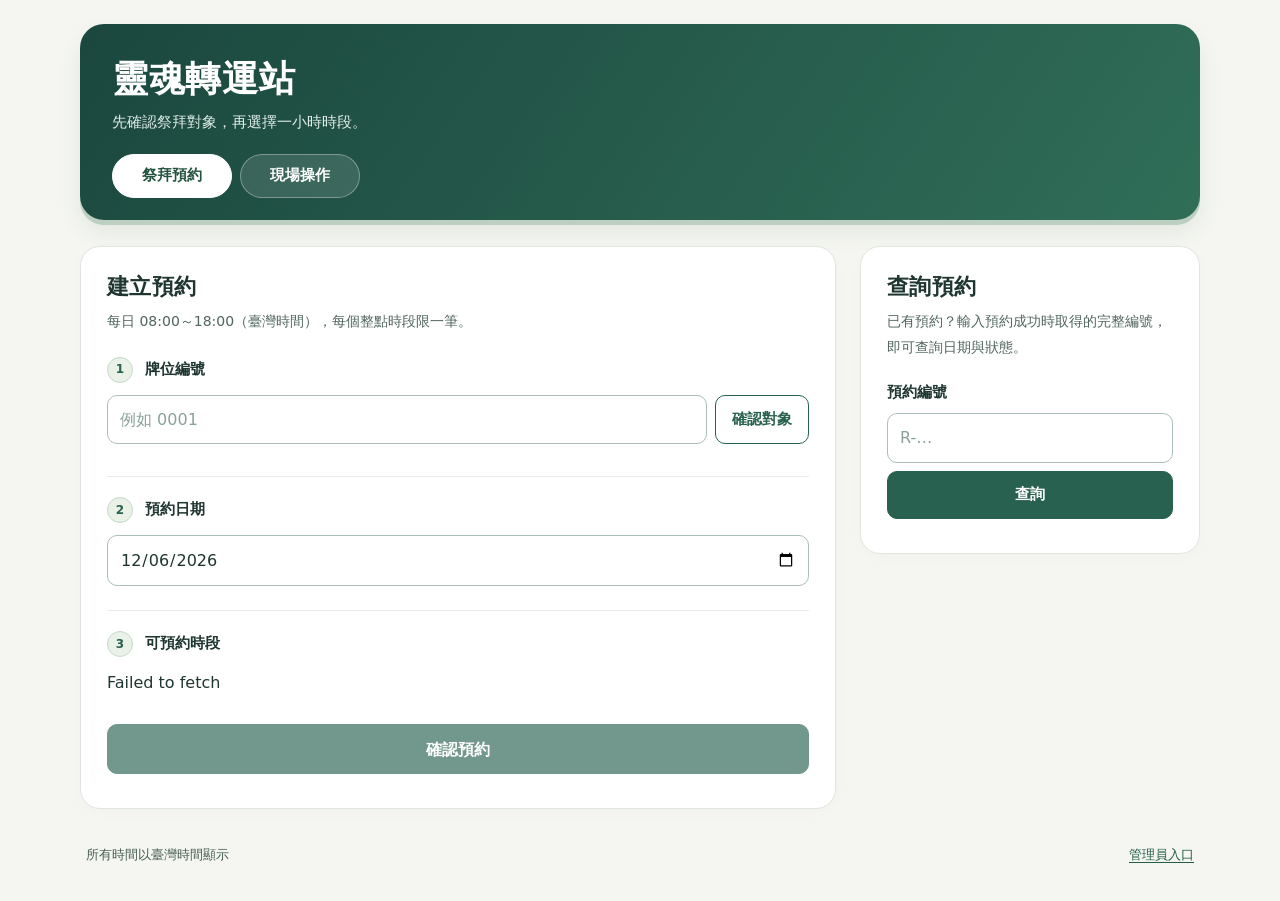
==== commit 8ddf81e2: "Add files via upload" ====
--- a/docs/index.html
+++ b/docs/index.html
@@ -91,7 +91,7 @@
     <p id="onsiteFeedback" class="status" role="status"></p>
     <button id="stopMovement" type="button" class="emergency-stop" hidden>緊急停止定位</button>
     <div id="ritualClock" class="ritual-clock" hidden><h3>祭拜剩餘時間</h3><output id="countdown" aria-label="祭拜剩餘時間">01:00:00</output><p id="timeReminder" role="status"></p></div>
-    <p class="note">定位前需由管理員設定每格脈波及第 1 格原點。ESP32 回報的是脈波完成，請目視確認牌位；音樂由手機音樂 App 控制。</p>
+
   </section>
 </main>
 
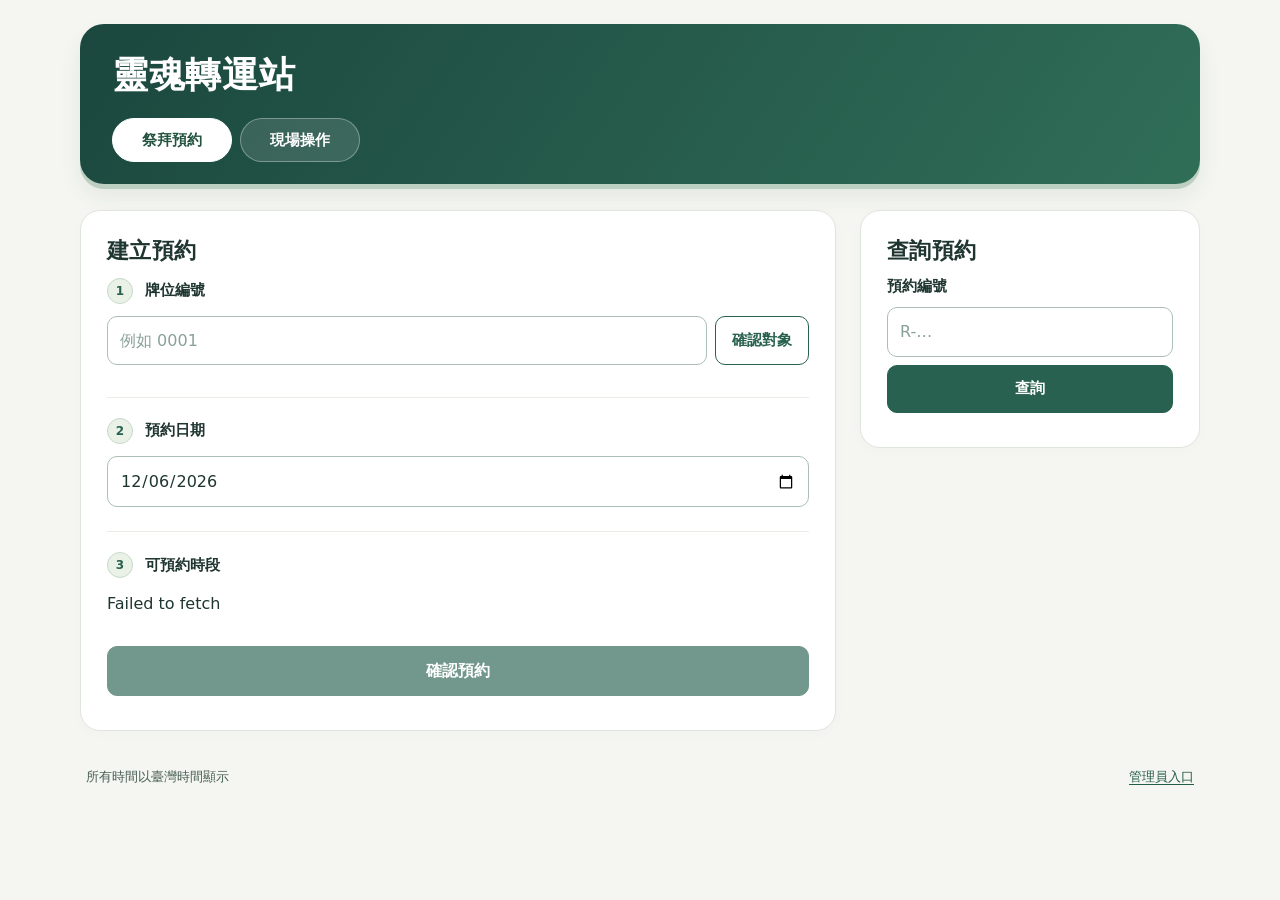
==== commit 90188d31: "Add files via upload" ====
--- a/docs/index.html
+++ b/docs/index.html
@@ -6,22 +6,20 @@
 <meta name="theme-color" content="#1b473e">
 <meta name="format-detection" content="telephone=no">
 <title>靈魂轉運站</title>
-<link rel="stylesheet" href="style.css?v=onsite-3">
+<link rel="stylesheet" href="style.css?v=clean-4">
 <script src="motor.js?v=onsite-3"></script>
-<script type="module" src="script.js?v=onsite-3"></script>
+<script type="module" src="script.js?v=clean-4"></script>
 </head>
 <body>
 <header class="site-header">
 
   <h1>靈魂轉運站</h1>
-  <p class="lead">先確認祭拜對象，再選擇一小時時段。</p>
   <nav class="page-nav" aria-label="頁面切換"><a href="#booking">祭拜預約</a><a href="#onsite">現場操作</a></nav>
 </header>
 
 <main id="booking">
   <section class="card">
     <h2>建立預約</h2>
-    <p class="hint">每日 08:00～18:00（臺灣時間），每個整點時段限一筆。</p>
     <form id="book" class="stack">
       <div class="step">
         <span class="step-no" aria-hidden="true">1</span>
@@ -59,7 +57,6 @@
 
   <section class="card query-card">
     <h2>查詢預約</h2>
-    <p class="hint">已有預約？輸入預約成功時取得的完整編號，即可查詢日期與狀態。</p>
     <form id="query" class="stack">
       <label for="id">預約編號</label>
       <div class="input-row">
@@ -67,7 +64,7 @@
         <button class="btn-primary">查詢</button>
       </div>
     </form>
-    <p id="result" class="status" role="status"></p><a id="queryToOnsite" href="#onsite" class="link-button" hidden>帶入資料，前往現場操作</a>
+    <p id="result" class="status" role="status"></p><a id="queryToOnsite" href="#onsite" class="link-button" hidden>前往現場操作</a>
   </section>
 </main>
 
@@ -75,11 +72,10 @@
   <section class="card">
     <h2>現場操作</h2>
     <p><a href="#bluetooth" class="link-button">連接 ESP32 藍牙 →</a></p>
-    <p class="hint">輸入牌位及預約編號查詢。依序完成報到、定位、確認取出，放回牌位後結束祭拜。</p>
     <form id="onsiteForm" class="stack">
       <label for="onsiteCode">牌位編號</label>
       <input id="onsiteCode" required maxlength="24" placeholder="例如 0001" autocomplete="off">
-      <label for="onsiteId">預約編號（操作必填）</label>
+      <label for="onsiteId">預約編號</label>
       <input id="onsiteId" maxlength="34" autocomplete="off" placeholder="R-…" spellcheck="false" autocapitalize="off">
       <button class="btn-primary">查詢時段</button>
     </form>
@@ -99,31 +95,15 @@
   <section class="card">
     <p><a href="#onsite" class="back-link">← 返回現場操作</a></p>
     <h2>連接現場 ESP32</h2>
-    <aside class="bluetooth-help" aria-label="手機藍牙連接說明"><p><strong>iPhone 請使用 Bluefy</strong> 開啟本頁；Android 可使用支援網頁藍牙的 Chrome。</p><details><summary>查看連接步驟與下載方式</summary><div class="help-content">
-      <p>請使用 <strong>Bluefy</strong> 開啟本網站，並允許藍牙權限。一般 Safari／iPhone Chrome 無法直接使用這裡的網頁藍牙。</p>
-      <ol>
-        <li>安裝 Bluefy，將本頁網址複製並貼到 Bluefy 網址列。即使 Bluefy 介面是英文，本網站仍顯示繁體中文。</li>
-        <li>在本頁按「連接 ESP32」，選擇 <strong>Ferris-Admin-Jog</strong>，不需先到手機藍牙設定配對。</li>
-        <li>若掃 QR Code 後進入 Safari，請複製網址，再到 Bluefy 開啟。</li>
-      </ol>
-      <p class="help-links"><a href="https://apps.apple.com/tw/app/bluefy-web-ble-browser/id1492822055" target="_blank" rel="noopener noreferrer">下載 Bluefy（App Store）</a><a href="https://bluefy.app/guide.html" target="_blank" rel="noopener noreferrer">官方連接說明</a></p>
-      <p>Android 請用支援網頁藍牙的 Chrome。手機需在 ESP32 附近；連線不等於已啟動馬達。</p></div></details></aside>
-    <p>開啟裝置藍牙，按下「連接 ESP32」，選擇 Ferris-Admin-Jog。</p>
+    
+    
     <div class="button-row">
       <button id="publicBleConnect" type="button" class="btn-primary">連接 ESP32</button>
       <button id="publicBleDisconnect" type="button" class="btn-secondary" disabled>中斷連線</button>
     </div>
-    <p id="publicBleStatus" class="status status-strong" role="status">尚未連線。</p>
+    <p id="publicBleStatus" class="status status-strong" role="status">尚未連線。</p><aside class="bluetooth-help" aria-label="連線協助"><details><summary>連線協助</summary><div class="help-content"><ul><li>iPhone：使用 <a href="https://apps.apple.com/tw/app/bluefy-web-ble-browser/id1492822055" target="_blank" rel="noopener noreferrer">Bluefy</a>。</li><li>Android／電腦：使用支援網頁藍牙的 Chrome。</li><li>開啟藍牙，在裝置清單選擇 Ferris-Admin-Jog。</li></ul></div></details></aside>
 
-    <div class="music-box">
-      <h3>祭拜音樂</h3>
-      <ol>
-        <li>開啟功放板，在手機的「設定 → 藍牙」選擇 <strong>Shaibang</strong> 並連線。</li>
-        <li>用手機的音樂 App 播放大悲咒或你想聽的音樂。播放、暫停和音量都在手機上操作。</li>
-        <li>若聲音仍從手機播出，請在手機的媒體音訊輸出選擇 Shaibang。</li>
-      </ol>
-      <p class="note">功放板和 ESP32 分開連線。這裡的「連接 ESP32」只用於連接控制板。</p>
-    </div>
+    <details class="music-box"><summary>音樂連接方式</summary><div class="help-content"><ol><li>手機「設定 → 藍牙」連接 <strong>Shaibang</strong>。</li><li>使用手機音樂 App 播放，結束後自行停止。</li></ol></div></details>
   </section>
 </main>
 
--- a/docs/style.css
+++ b/docs/style.css
@@ -274,3 +274,9 @@
 .ritual-clock h3{font-size:16px}.ritual-clock output{display:block;font:600 clamp(32px,8vw,48px)/1.5 ui-monospace,monospace;letter-spacing:.04em;color:#305545}
 .ritual-clock p{font-size:14px}.receipt .link-button{justify-content:center}
 @media(max-width:420px){#onsiteActions{grid-template-columns:1fr}}
+
+/* Compact help, shown only on request. */
+.bluetooth-help{padding:0 14px}.bluetooth-help details{margin:0}.bluetooth-help summary,.music-box summary{cursor:pointer;min-height:48px;align-content:center;font-weight:650;color:#28614f}
+.help-content ul,.help-content ol{padding-left:1.3em;margin:12px 0}.help-content li{margin:8px 0}
+.music-box{margin-top:12px;padding-top:0}.music-box .help-content{padding-top:0}
+.site-header h1{margin-top:0;margin-bottom:0}.site-header .page-nav{margin-top:18px}
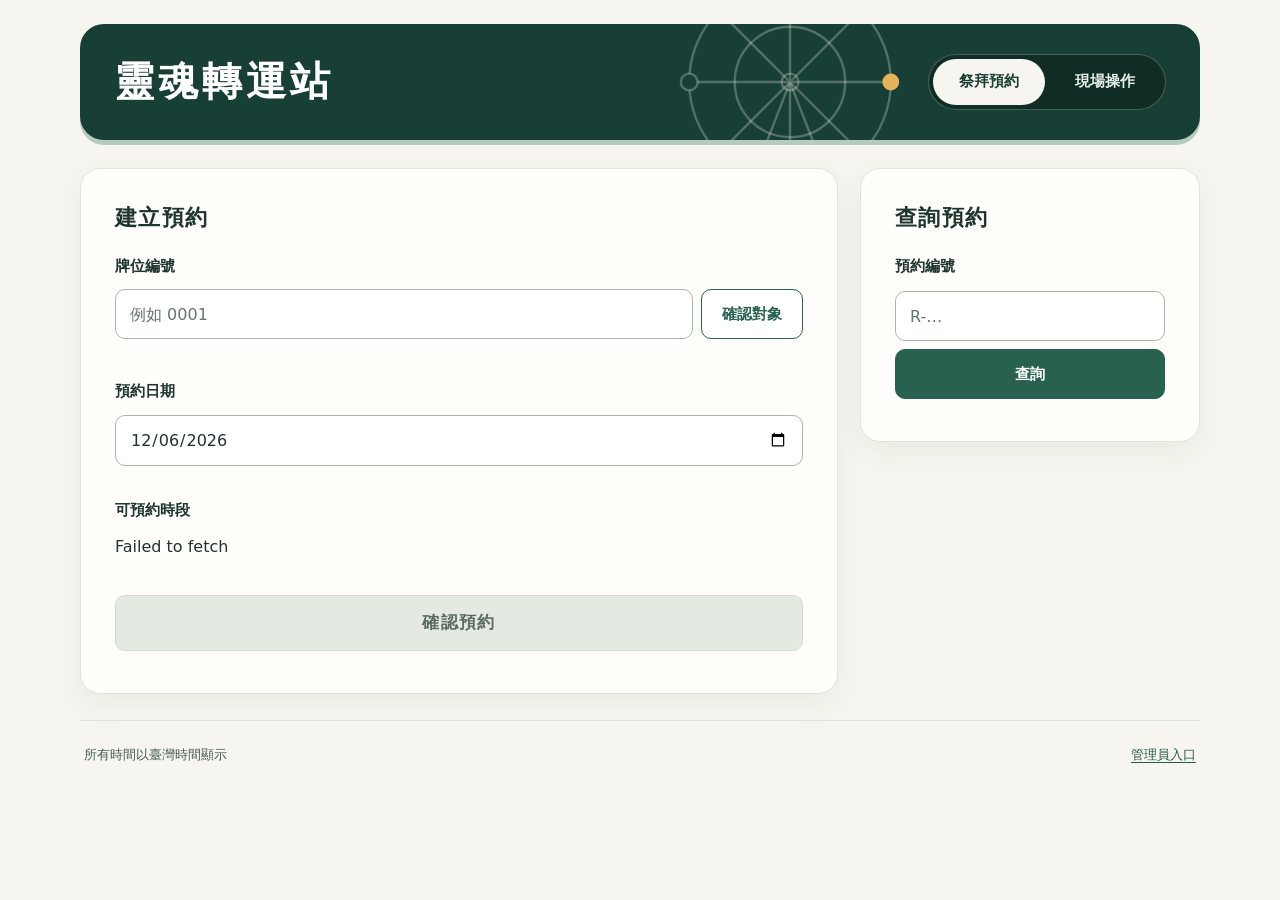
==== commit dde598e1: "Update public reservation layout" ====
--- a/docs/index.html
+++ b/docs/index.html
@@ -6,7 +6,7 @@
 <meta name="theme-color" content="#1b473e">
 <meta name="format-detection" content="telephone=no">
 <title>靈魂轉運站</title>
-<link rel="stylesheet" href="style.css?v=clean-4">
+<link rel="stylesheet" href="style.css?v=wheel-6">
 <script src="motor.js?v=onsite-3"></script>
 <script type="module" src="script.js?v=clean-4"></script>
 </head>
@@ -22,7 +22,6 @@
     <h2>建立預約</h2>
     <form id="book" class="stack">
       <div class="step">
-        <span class="step-no" aria-hidden="true">1</span>
         <div class="step-body">
           <label for="plaque">牌位編號</label>
           <div class="input-row">
@@ -33,14 +32,12 @@
         </div>
       </div>
       <div class="step">
-        <span class="step-no" aria-hidden="true">2</span>
         <div class="step-body">
           <label for="day">預約日期</label>
           <input id="day" type="date" required>
         </div>
       </div>
       <div class="step">
-        <span class="step-no" aria-hidden="true">3</span>
         <div class="step-body">
           <fieldset><legend>可預約時段</legend><div id="slots" class="slots"></div></fieldset>
         </div>
--- a/docs/style.css
+++ b/docs/style.css
@@ -1,282 +1,323 @@
-/* 摩天靈骨塔祭拜預約｜一般使用者頁（手機優先） */
-:root{
-  color-scheme:light;
-  --ink:#1f3530;
-  --ink-soft:#4b625a;
-  --bg:#f2f5ec;
-  --card:#ffffff;
-  --line:#d7e2d7;
-  --line-strong:#acbfb4;
-  --brand:#28614f;
-  --brand-dark:#1b473e;
-  --brand-soft:#eaf2e8;
-  --accent:#b8863b;
-  --focus:#d79a2b;
-  --radius:16px;
-  font:17px/1.7 system-ui,-apple-system,"PingFang TC","Noto Sans TC","Microsoft JhengHei",sans-serif;
-  color:var(--ink);
-  background:var(--bg);
-  -webkit-text-size-adjust:100%;
-  text-size-adjust:100%;
-}
-*{box-sizing:border-box}
-[hidden]{display:none!important}
-html{scroll-behavior:smooth}
-body{
-  margin:0;
-  padding:max(12px,env(safe-area-inset-top)) max(12px,env(safe-area-inset-right)) max(16px,env(safe-area-inset-bottom)) max(12px,env(safe-area-inset-left));
-  -webkit-tap-highlight-color:transparent;
-}
-header,main,footer{max-width:1000px;margin-inline:auto}
-h1,h2,h3{line-height:1.3;letter-spacing:.02em}
-h2{margin:0 0 4px;font-size:1.3rem}
-h3{font-size:1.08rem;margin:0 0 8px}
-p{margin:8px 0}
-a{color:#245c4a;text-underline-offset:3px}
-strong{font-weight:700}
-
-/* 頁首 */
-.site-header{
-  background:linear-gradient(125deg,var(--brand-dark),#306e58);
-  color:#fff;border-radius:22px;padding:22px 20px 16px;
-  box-shadow:0 6px 0 #b4cabd,0 14px 22px #1b473e30;
-}
-.site-header h1{margin:2px 0 6px;font-size:clamp(24px,6.4vw,40px)}
-.site-header p{margin:0;color:#e1eee8}
-.site-header .eyebrow{font-size:.85rem;letter-spacing:.08em;opacity:.9}
-.site-header .lead{font-size:.98rem}
-.page-nav{display:flex;gap:8px;margin-top:16px;flex-wrap:wrap}
-.page-nav a{
-  flex:1 1 0;min-width:120px;display:flex;align-items:center;justify-content:center;
-  min-height:46px;padding:8px 14px;border-radius:999px;
-  color:#fff;text-decoration:none;font-weight:650;
-  background:#ffffff1f;border:1px solid #ffffff55;
-}
-.page-nav a:hover{background:#ffffff33}
-
-/* 版面 */
-main{display:grid;grid-template-columns:1fr;gap:14px;margin-top:22px}
-.card{border-radius:var(--radius);padding:18px 16px;background:var(--card);border:1px solid var(--line);box-shadow:0 2px 6px #1b473e0d;min-width:0}
-.hint{color:var(--ink-soft);font-size:.94rem}
-.note{color:var(--ink-soft);font-size:.9rem;border-left:3px solid var(--accent);padding-left:10px}
-.stack{display:flex;flex-direction:column;gap:4px;margin-top:8px}
-
-/* 步驟 */
-.step{display:flex;gap:12px;padding:12px 0;border-top:1px dashed var(--line)}
-.step:first-child{border-top:0;padding-top:4px}
-.step-no{
-  flex:none;width:28px;height:28px;margin-top:2px;border-radius:50%;
-  display:grid;place-items:center;font-size:.85rem;font-weight:700;
-  background:var(--brand-soft);color:var(--brand);border:1px solid #c5d8c9;
-}
-.step-body{flex:1;min-width:0}
-
-/* 表單 */
-label,legend{font-weight:650;display:block;margin-bottom:4px}
-input,select,button{font:inherit;border-radius:12px;min-height:48px;padding:10px 14px}
-input,select{
-  width:100%;border:1px solid var(--line-strong);background:#fff;color:var(--ink);
-  font-size:16px; /* 避免 iOS 自動放大 */
-  margin:0;-webkit-appearance:none;appearance:none;
-}
-input[type=date]{min-height:48px;display:block}
-input:read-only{background:#f6f9f5}
-input::placeholder{color:#8aa197}
-.input-row{display:flex;flex-direction:column;gap:8px}
-fieldset{border:0;padding:0;margin:0;min-width:0}
-
-/* 按鈕 */
-button{
-  border:1px solid var(--brand);background:var(--brand);color:#fff;cursor:pointer;
-  font-weight:650;touch-action:manipulation;transition:background .15s,transform .05s;
-}
-button:active:not(:disabled){transform:translateY(1px)}
-button:disabled{opacity:.5;cursor:not-allowed}
-.btn-secondary{background:#fff;color:var(--brand)}
-.btn-secondary:hover:not(:disabled){background:var(--brand-soft)}
-.btn-block{width:100%;margin-top:10px;min-height:52px;font-size:1.05rem}
-.button-row{display:grid;grid-template-columns:1fr;gap:8px;margin:12px 0 4px}
-:focus-visible{outline:3px solid var(--focus);outline-offset:2px}
-
-/* 時段 */
-.slots{display:grid;grid-template-columns:repeat(2,minmax(0,1fr));gap:8px}
-.slots button{
-  min-height:60px;padding:8px 6px;background:var(--brand-soft);color:#203f36;
-  border-color:#c5d8c9;font-variant-numeric:tabular-nums;line-height:1.35;
-}
-.slots button[aria-pressed=true]{background:var(--brand);color:#fff;border-color:var(--brand);box-shadow:0 0 0 3px #28614f33}
-.slots button:disabled{background:#f1f3f0;color:#7d8c85;border-color:#dfe5df;opacity:1}
-.slots small{display:block;font-size:.8rem;font-weight:500;opacity:.85}
-
-/* 狀態訊息 */
-.status,[role=status]{overflow-wrap:anywhere}
-.status:not(:empty){background:#f4f8f2;border:1px solid var(--line);border-radius:10px;padding:8px 12px;font-size:.95rem}
-.status-strong{font-weight:650}
-
-/* 預約收據 */
-.receipt{
-  display:grid;gap:8px;margin-top:12px;padding:14px;border-radius:14px;
-  background:#fff8ea;border:1px solid #e7cf9f;
-}
-.receipt input{font-family:ui-monospace,SFMono-Regular,Menlo,Consolas,monospace;font-size:15px;letter-spacing:.02em}
-
-/* 現場操作 */
-.link-button{
-  display:inline-flex;align-items:center;min-height:44px;padding:6px 14px;border-radius:999px;
-  background:var(--brand-soft);border:1px solid #c5d8c9;text-decoration:none;font-weight:650;
-}
-.back-link{display:inline-flex;align-items:center;min-height:44px;font-weight:650}
-.onsite-controls{margin-top:12px;padding:14px;border-radius:14px;background:#f7faf6;border:1px solid var(--line)}
-.onsite-controls input{margin-bottom:10px}
-.action-grid,#onsiteActions{display:grid;grid-template-columns:repeat(2,minmax(0,1fr));gap:8px}
-#onsiteActions button{width:100%;min-height:52px}
-
-/* 藍牙說明 */
-.bluetooth-help{background:#f0f6f2;border:1px solid #b8cdbf;border-radius:14px;padding:14px 16px;margin:14px 0;overflow-wrap:anywhere}
-.bluetooth-help h3{margin-top:0}
-.bluetooth-help ol,.music-box ol{padding-left:1.3em;margin:8px 0}
-.bluetooth-help li,.music-box li{margin:6px 0}
-.bluetooth-help a{color:#245740;text-decoration:underline}
-.help-links{display:flex;flex-wrap:wrap;gap:8px 16px}
-.help-links a{display:inline-flex;align-items:center;min-height:40px}
-.music-box{margin-top:18px;padding-top:14px;border-top:1px solid var(--line)}
-
-/* 頁尾 */
-.site-footer{display:flex;flex-wrap:wrap;justify-content:space-between;align-items:center;gap:12px;padding:22px 6px 8px;color:#465d53;font-size:.9rem}
-.site-footer a{display:inline-flex;align-items:center;min-height:44px}
-
-/* 較寬螢幕 */
-@media (min-width:560px){
-  .input-row{flex-direction:row;align-items:stretch}
-  .input-row input{flex:1}
-  .input-row button{flex:none;white-space:nowrap}
-  .button-row{grid-template-columns:repeat(2,max-content)}
-  .receipt{grid-template-columns:auto 1fr auto;align-items:center}
-  .slots{grid-template-columns:repeat(3,minmax(0,1fr))}
-  .card{padding:22px}
-}
-@media (min-width:760px){
-  body{padding:20px}
-  .site-header{padding:28px 32px 20px}
-  .page-nav a{flex:0 0 auto}
-  main{margin-top:30px;gap:18px}
-  #booking{grid-template-columns:1.25fr 1fr;align-items:start}
-  .slots{grid-template-columns:repeat(2,minmax(0,1fr))}
-  .site-footer{text-align:center}
-}
-@media (prefers-reduced-motion:reduce){html{scroll-behavior:auto}button{transition:none}}
-
-/* Comfort refinement: full-width fields, compact help, balanced desktop columns. */
-:root{font-size:16px;line-height:1.7;--bg:#f5f6f1;--line:#dfe6de;--ink-soft:#52665d}
-body{padding:24px 24px 16px}
-header,main,footer{max-width:1120px}
-.site-header{padding:26px 32px 22px;border-radius:24px;box-shadow:0 5px 0 #bdcfc1,0 12px 22px #1b473e15}
-.site-header h1{font-size:clamp(26px,3.2vw,36px);line-height:1.4;margin:4px 0 6px;text-wrap:balance}
-.site-header .eyebrow{font-size:12px;letter-spacing:.12em}
-.site-header .lead{font-size:15px}
-.page-nav{gap:8px;margin-top:18px}
-.page-nav a{min-height:44px;flex:0 0 auto;font-size:15px;padding:8px 22px}
-body:has(#booking:not([hidden])) .page-nav a[href="#booking"],body:has(#onsite:not([hidden])) .page-nav a[href="#onsite"],body:has(#bluetooth:not([hidden])) .page-nav a[href="#onsite"]{background:#fff;color:#245340;border-color:#fff}
-main{margin-top:26px;gap:24px;grid-template-columns:1fr}
-.card{padding:26px;border-radius:20px;box-shadow:0 3px 14px #253e3005}
-h2{font-size:22px;margin-bottom:8px}
-.hint{font-size:14px;line-height:1.8;margin:6px 0 18px;max-width:72ch}
-.step{display:block;position:relative;padding:20px 0;border-top:1px solid #e8ede6}
-.step:first-child{padding-top:4px}
-.step-no{position:absolute;left:0;top:20px;width:26px;height:26px;font-size:12px;margin:0}
-.step:first-child .step-no{top:4px}
-.step-body>label,.step-body legend{display:flex;align-items:center;min-height:26px;padding-left:38px;margin-bottom:12px;font-size:15px}
-.step-body{min-width:0}
-.input-row{flex-direction:row;gap:8px;align-items:stretch}
-.input-row input{flex:1;min-width:0}
-.input-row button{flex:none;white-space:nowrap}
-input,select,button{min-height:48px;border-radius:10px}
-input,select{padding:10px 12px;min-width:0}
-button{font-size:15px;padding:10px 16px}
-button:disabled{opacity:.65}
-.slots{grid-template-columns:repeat(2,minmax(0,1fr));gap:10px}
-.slots button{min-height:64px;padding:10px 4px;font-size:15px;white-space:nowrap;line-height:1.5}
-.slots button:disabled{color:#65736b;background:#f1f3ef}
-.slots small{font-size:12px}
-.btn-block{margin-top:4px;min-height:50px;font-size:16px}
-.status:not(:empty){font-size:14px;line-height:1.8}
-.query-card .hint{margin-bottom:20px}
-.query-card label{font-size:15px}
-.query-card .input-row{flex-direction:column}
-.query-card .input-row button{width:100%}
-.receipt{grid-template-columns:1fr;margin-top:18px}
-.receipt input{min-width:0;max-width:100%;font-size:13px}
-#onsite,#bluetooth{max-width:860px;margin-left:auto;margin-right:auto;grid-template-columns:1fr}
-#onsite .hint{max-width:65ch}
-.bluetooth-help{margin:16px 0;padding:14px 16px;font-size:14px;line-height:1.85;background:#f3f7f1;border-color:#d6e2d4}
-.bluetooth-help>p{margin:0}
-.bluetooth-help details{margin-top:6px}
-.bluetooth-help summary{cursor:pointer;min-height:44px;align-content:center;font-weight:650;color:#28614f}
-.bluetooth-help summary:focus-visible{outline:3px solid var(--focus);outline-offset:3px;border-radius:4px}
-.help-content{padding-top:6px;border-top:1px solid #d6e2d4}
-.help-content p{margin:10px 0}
-.help-links a{min-height:44px}
-.music-box{padding-top:20px;margin-top:24px}
-.music-box h3{font-size:18px}
-.music-box li{line-height:1.9}
-.site-footer{padding-top:24px;font-size:13px}
-@media(min-width:960px){
- #booking{grid-template-columns:minmax(0,1fr) 340px;align-items:start}
- .query-card{position:sticky;top:24px}
- #booking .slots{grid-template-columns:repeat(3,minmax(0,1fr))}
-}
-@media(min-width:560px) and (max-width:959px){
- #booking{max-width:720px;grid-template-columns:1fr}
- .slots{grid-template-columns:repeat(3,minmax(0,1fr))}
- .query-card .input-row{flex-direction:row}
- .query-card .input-row button{width:auto}
-}
-@media(max-width:559px){
- body{padding:max(12px,env(safe-area-inset-top)) max(16px,env(safe-area-inset-right)) max(16px,env(safe-area-inset-bottom)) max(16px,env(safe-area-inset-left))}
- .site-header{padding:20px 18px 18px;border-radius:20px}
- .site-header h1{font-size:25px;letter-spacing:0;line-height:1.45}
- .site-header .eyebrow{font-size:11px;letter-spacing:.07em}
- .site-header .lead{font-size:13px;line-height:1.8}
- .page-nav{margin-top:14px;gap:8px}
- .page-nav a{flex:1 1 0;min-width:0;min-height:44px;font-size:14px;padding:8px 10px}
- main{margin-top:24px;gap:16px}
- .card{padding:20px 18px;border-radius:16px}
- h2{font-size:20px}
- .hint{font-size:13px;margin-bottom:16px}
- .step{padding:18px 0}
- .step-no{top:18px}
- .step-body>label,.step-body legend{margin-bottom:10px}
- .input-row button{padding-inline:12px;font-size:14px}
- .slots{gap:8px}
- .slots button{min-height:62px;font-size:14px}
- .query-card .input-row{flex-direction:row}
- .query-card .input-row button{width:auto}
- .bluetooth-help{padding:12px 14px;font-size:13px}
- .button-row{grid-template-columns:1fr 1fr;gap:8px}
- .button-row button{padding-inline:8px;font-size:14px}
- .site-footer{gap:4px;font-size:12px;padding-inline:2px}
- .site-footer a{min-height:44px}
-}
-@media(max-width:359px){
- body{padding-inline:12px}
- .site-header h1{font-size:22px}
- .card{padding:18px 14px}
- .input-row button{font-size:13px;padding-inline:10px}
- .slots button{font-size:13px}
-}
-
-/* 一般人員現場流程 */
-#onsiteForm{gap:10px}#onsiteForm label{margin:6px 0 0}#onsiteForm input{max-width:100%}
-#onsiteForm>button{margin-top:4px}.onsite-controls{padding:14px}
-#onsiteActions button{white-space:normal;min-height:52px;line-height:1.5}
-.emergency-stop{display:block;width:100%;min-height:54px;background:#a3392f;border-color:#a3392f;margin:14px 0;font-weight:700}
-.ritual-clock{border:1px solid #dfc99d;background:#fff9ec;padding:20px;border-radius:16px;margin-top:16px;text-align:center}
-.ritual-clock h3{font-size:16px}.ritual-clock output{display:block;font:600 clamp(32px,8vw,48px)/1.5 ui-monospace,monospace;letter-spacing:.04em;color:#305545}
-.ritual-clock p{font-size:14px}.receipt .link-button{justify-content:center}
-@media(max-width:420px){#onsiteActions{grid-template-columns:1fr}}
-
-/* Compact help, shown only on request. */
-.bluetooth-help{padding:0 14px}.bluetooth-help details{margin:0}.bluetooth-help summary,.music-box summary{cursor:pointer;min-height:48px;align-content:center;font-weight:650;color:#28614f}
-.help-content ul,.help-content ol{padding-left:1.3em;margin:12px 0}.help-content li{margin:8px 0}
-.music-box{margin-top:12px;padding-top:0}.music-box .help-content{padding-top:0}
-.site-header h1{margin-top:0;margin-bottom:0}.site-header .page-nav{margin-top:18px}
+/* 靈魂轉運站｜一般使用者頁（手機優先）
+   標題用襯線字增添莊重感；若不想載入網路字型，刪掉下面這行 @import 即可，會自動改用系統宋體。 */
+
+:root{
+  color-scheme:light;
+  --pine:#183f35;        /* 頁首、倒數面板 */
+  --moss:#28614f;        /* 主要按鈕 */
+  --moss-deep:#1d4a3c;   /* 按下／懸停 */
+  --mist:#edf4ed;        /* 輕底色、可選項目 */
+  --paper:#f7f5ef;       /* 頁面底色 */
+  --card:#fffefa;
+  --ink:#1f3530;
+  --ink-soft:#52665d;
+  --line:#e1e3d8;
+  --line-strong:#a8b8ab;
+  --lamp:#c8923a;        /* 燭光琥珀：唯一的強調色 */
+  --lamp-soft:#fff6e3;
+  --lamp-line:#e6d0a1;
+  --lamp-ink:#6b4a12;
+  --stop:#a3392f;
+  --focus:#ba7a21;
+  --serif:"Noto Serif TC","Songti TC","Source Han Serif TC","PMingLiU",serif;
+  --sans:system-ui,-apple-system,"PingFang TC","Noto Sans TC","Microsoft JhengHei",sans-serif;
+  /* 八格摩天輪：其中一格亮燈 */
+  --wheel:url("wheel.svg");
+  font:16px/1.7 var(--sans);
+  color:var(--ink);
+  background:var(--paper);
+  -webkit-text-size-adjust:100%;
+  text-size-adjust:100%;
+}
+*{box-sizing:border-box}
+[hidden]{display:none!important}
+html{scroll-behavior:smooth}
+body{
+  margin:0;
+  padding:max(14px,env(safe-area-inset-top)) max(16px,env(safe-area-inset-right)) max(18px,env(safe-area-inset-bottom)) max(16px,env(safe-area-inset-left));
+  -webkit-tap-highlight-color:transparent;
+}
+header,main,footer{max-width:1120px;margin-inline:auto}
+h1,h2,h3{line-height:1.35;margin:0}
+h2{font:700 22px/1.4 var(--serif);letter-spacing:.06em;margin-bottom:20px}
+h3{font-size:16px}
+p{margin:8px 0}
+a{color:#245c4a;text-underline-offset:3px}
+strong{font-weight:700}
+:focus-visible{outline:3px solid var(--focus);outline-offset:3px;border-radius:6px}
+
+/* ───── 頁首 ───── */
+.site-header{
+  position:relative;isolation:isolate;overflow:hidden;
+  display:grid;gap:18px;
+  padding:24px 20px 18px;border-radius:24px;
+  background:var(--pine);color:#fff;
+  box-shadow:0 5px 0 #b6cabd;
+}
+.site-header::before{
+  content:"";position:absolute;z-index:-1;
+  width:170px;aspect-ratio:1;right:-1px;top:-45px;
+  background:var(--wheel) center/contain no-repeat;
+}
+.site-header h1{
+  font:700 clamp(26px,7vw,40px)/1.3 var(--serif);letter-spacing:.1em;
+}
+.page-nav{
+  display:grid;grid-template-columns:repeat(2,minmax(0,1fr));gap:4px;
+  padding:4px;border:1px solid #ffffff3d;border-radius:999px;
+  background:#0f2d25;
+}
+.page-nav a{
+  display:flex;align-items:center;justify-content:center;
+  min-height:46px;padding:8px 18px;border-radius:999px;
+  color:#e6efe9;text-decoration:none;font-weight:650;font-size:15px;white-space:nowrap;
+}
+.page-nav a:hover{background:#ffffff1c}
+body:has(#booking:not([hidden])) .page-nav a[href="#booking"],
+body:has(#onsite:not([hidden])) .page-nav a[href="#onsite"],
+body:has(#bluetooth:not([hidden])) .page-nav a[href="#onsite"]{
+  background:var(--paper);color:var(--pine);
+}
+
+/* ───── 版面 ───── */
+main{display:grid;grid-template-columns:minmax(0,1fr);gap:18px;margin-top:22px}
+.card{
+  min-width:0;padding:22px 18px;
+  background:var(--card);border:1px solid var(--line);border-radius:20px;
+  box-shadow:0 10px 30px #183f3510;
+}
+.hint{color:var(--ink-soft);font-size:14px;line-height:1.8;max-width:64ch}
+.note{color:var(--ink-soft);font-size:14px;border-left:3px solid var(--lamp);padding-left:10px}
+.stack{display:flex;flex-direction:column;gap:6px;margin:0}
+
+/* ───── 表單 ───── */
+label,legend{display:block;font-weight:650;font-size:15px;margin-bottom:6px}
+input,select,button{font:inherit;min-height:50px;border-radius:10px;padding:10px 14px}
+input,select{
+  width:100%;min-width:0;margin:0;
+  border:1px solid var(--line-strong);background:#fff;color:var(--ink);
+  font-size:16px; /* 避免 iOS 自動放大 */
+  -webkit-appearance:none;appearance:none;
+}
+input[type=date]{display:block}
+input:read-only{background:#f4f7f2}
+input::placeholder{color:#65766b}
+input:focus-visible,select:focus-visible{outline-offset:1px;border-color:var(--moss)}
+fieldset{border:0;padding:0;margin:0;min-width:0}
+.input-row{display:flex;flex-direction:column;gap:8px}
+
+/* ───── 按鈕 ───── */
+button{
+  border:1px solid var(--moss);background:var(--moss);color:#fff;
+  font-size:15px;font-weight:650;cursor:pointer;touch-action:manipulation;
+}
+button:hover:not(:disabled){background:var(--moss-deep);border-color:var(--moss-deep)}
+button:active:not(:disabled){transform:translateY(1px)}
+button:disabled{cursor:not-allowed;background:#e4e9e2;border-color:#d3dbd1;color:#5a6b61}
+.btn-secondary{background:#fff;color:var(--moss)}
+.btn-secondary:hover:not(:disabled){background:var(--mist);color:var(--moss-deep)}
+.btn-secondary:disabled{background:#f2f4f0}
+.btn-block{width:100%;min-height:56px;font-size:17px;margin-top:6px;letter-spacing:.08em}
+.button-row{display:grid;grid-template-columns:1fr 1fr;gap:8px;margin:14px 0 6px}
+.button-row button{padding-inline:8px;font-size:14px}
+
+/* ───── 建立預約：四個步驟（真正的先後順序，用編號串起來）───── */
+#book{counter-reset:step}
+.step{
+  counter-increment:step;position:relative;
+  display:grid;grid-template-columns:34px minmax(0,1fr);column-gap:14px;
+  padding-bottom:26px;
+}
+.step::before{
+  content:counter(step);
+  display:grid;place-items:center;width:34px;height:34px;border-radius:50%;
+  background:var(--mist);color:var(--moss);border:1.5px solid #b4cbba;
+  font:700 15px/1 var(--sans);
+}
+.step::after{
+  content:"";position:absolute;left:16px;top:42px;bottom:6px;width:2px;
+  background:var(--line);
+}
+.step:last-of-type{padding-bottom:22px}
+.step:last-of-type::after{display:none}
+.step-body{min-width:0}
+.step-body>label,.step-body legend{
+  display:flex;align-items:center;min-height:34px;margin-bottom:10px;padding:0;
+}
+.step-body>label{float:none}
+
+/* ───── 時段 ───── */
+.slots{display:grid;grid-template-columns:repeat(2,minmax(0,1fr));gap:10px}
+.slots button{
+  position:relative;min-height:66px;padding:10px 6px;
+  background:var(--mist);color:#203f36;border:1.5px solid #b4cbba;
+  font-size:16px;line-height:1.45;white-space:nowrap;font-variant-numeric:tabular-nums;
+}
+.slots button:hover:not(:disabled){background:#e0ecdf;border-color:var(--moss);color:#203f36}
+.slots small{display:block;font-size:12px;font-weight:500;opacity:.85}
+.slots button[aria-pressed=true]{
+  background:var(--moss);border-color:var(--moss);color:#fff;
+  box-shadow:0 0 0 3px #28614f33;
+}
+.slots button[aria-pressed=true]::after{
+  content:"✓";position:absolute;top:5px;right:8px;
+  font-size:13px;font-weight:700;line-height:1;color:#f0c875;
+}
+.slots button:disabled{
+  background:repeating-linear-gradient(135deg,#f3f3ee 0 6px,#e9ebe3 6px 12px);
+  border-color:#dcdfd3;color:#66746b;
+}
+
+/* ───── 狀態訊息 ───── */
+.status,[role=status]{overflow-wrap:anywhere}
+.status:not(:empty){
+  margin:12px 0 0;padding:10px 14px;
+  background:var(--mist);border-left:4px solid var(--moss);border-radius:4px 12px 12px 4px;
+  font-size:14px;line-height:1.8;
+}
+.status-strong{font-weight:650}
+
+/* ───── 預約收據 ───── */
+.receipt{
+  display:grid;gap:10px;margin-top:20px;padding:18px 18px 18px 20px;
+  background:var(--lamp-soft);border:1px solid var(--lamp-line);border-left:6px solid var(--lamp);
+  border-radius:6px 14px 14px 6px;
+}
+.receipt strong{color:var(--lamp-ink);font-size:15px}
+.receipt input{
+  min-width:0;max-width:100%;background:#fff;border-color:var(--lamp-line);
+  font:600 15px/1.4 ui-monospace,SFMono-Regular,Menlo,Consolas,monospace;letter-spacing:.03em;
+}
+.receipt .link-button{justify-content:center}
+
+/* ───── 連結按鈕 ───── */
+.link-button{
+  display:inline-flex;align-items:center;min-height:46px;padding:6px 18px;border-radius:999px;
+  background:var(--mist);border:1px solid #b4cbba;color:var(--moss-deep);
+  text-decoration:none;font-weight:650;
+}
+.link-button:hover{background:#e0ecdf}
+.back-link{display:inline-flex;align-items:center;min-height:44px;font-weight:650}
+.query-card .link-button{margin-top:12px}
+
+/* ───── 現場操作 ───── */
+#onsite .card>p:first-of-type,#bluetooth .card>p:first-of-type{margin-top:0}
+#onsiteForm{gap:6px}
+#onsiteForm label{margin:12px 0 2px}
+#onsiteForm label:first-of-type{margin-top:4px}
+#onsiteForm>button{margin-top:14px;min-height:54px;font-size:16px}
+.onsite-controls{
+  margin-top:16px;padding:16px;border-radius:16px;
+  background:#f4f8f2;border:1px solid var(--line);
+}
+.action-grid,#onsiteActions{display:grid;grid-template-columns:repeat(2,minmax(0,1fr));gap:10px}
+#onsiteActions button{width:100%;min-height:58px;white-space:normal;line-height:1.5}
+.emergency-stop{
+  display:block;width:100%;min-height:62px;margin:22px 0 0;
+  background:var(--stop);border-color:var(--stop);box-shadow:0 4px 0 #7a2a22;
+  font-size:18px;font-weight:700;letter-spacing:.12em;
+}
+.emergency-stop:hover:not(:disabled){background:#8e3028;border-color:#8e3028}
+.emergency-stop:active:not(:disabled){transform:translateY(3px);box-shadow:0 1px 0 #7a2a22}
+
+/* 祭拜倒數：整頁最醒目的地方，像一盞燭光 */
+.ritual-clock{
+  margin-top:22px;padding:24px 20px 20px;border-radius:20px;text-align:center;
+  background:var(--pine);color:#fff;box-shadow:0 5px 0 #b6cabd;
+}
+.ritual-clock h3{font-size:15px;font-weight:600;letter-spacing:.14em;color:#c8dbd0}
+.ritual-clock output{
+  display:block;margin:6px 0 2px;
+  font:600 clamp(42px,13vw,68px)/1.25 ui-monospace,SFMono-Regular,Menlo,Consolas,monospace;
+  letter-spacing:.04em;color:#f0c875;font-variant-numeric:tabular-nums;
+}
+.ritual-clock p{margin:6px 0 0;font-size:14px;color:#dbe8e0}
+.ritual-clock p:not(:empty){padding:8px 12px;border-radius:10px;background:#ffffff14}
+
+/* ───── 藍牙說明（預設收合）───── */
+.bluetooth-help,.music-box{
+  margin:16px 0 0;padding:0 16px;
+  background:#f3f7f1;border:1px solid #d6e2d4;border-radius:14px;
+  font-size:14px;line-height:1.85;overflow-wrap:anywhere;
+}
+summary{
+  display:flex;align-items:center;gap:10px;min-height:50px;cursor:pointer;
+  font-weight:650;color:var(--moss);list-style:none;
+}
+summary::-webkit-details-marker{display:none}
+summary::after{
+  content:"";flex:none;margin-left:auto;width:8px;height:8px;
+  border-right:2px solid currentColor;border-bottom:2px solid currentColor;
+  transform:rotate(45deg) translateY(-2px);transition:transform .15s;
+}
+details[open]>summary::after{transform:rotate(-135deg) translateY(-2px)}
+.help-content{padding:4px 0 10px;border-top:1px solid #d6e2d4}
+.help-content ul,.help-content ol{padding-left:1.3em;margin:12px 0}
+.help-content li{margin:8px 0}
+.bluetooth-help a{color:#245740}
+.music-box{margin-top:12px}
+#publicBleStatus{margin-top:14px}
+
+/* ───── 頁尾 ───── */
+.site-footer{
+  display:flex;flex-wrap:wrap;justify-content:space-between;align-items:center;gap:4px 12px;
+  margin-top:26px;padding:12px 4px 4px;border-top:1px solid var(--line);
+  color:#465d53;font-size:13px;
+}
+.site-footer a{display:inline-flex;align-items:center;min-height:44px}
+
+/* ───── 手機以外 ───── */
+@media (min-width:560px){
+  .card{padding:28px 26px}
+  .input-row{flex-direction:row;align-items:stretch}
+  .input-row button{flex:none;white-space:nowrap;padding-inline:20px}
+  .slots{grid-template-columns:repeat(3,minmax(0,1fr))}
+  .button-row{grid-template-columns:repeat(2,max-content)}
+  .button-row button{padding-inline:22px;font-size:15px}
+  .receipt{grid-template-columns:auto minmax(0,1fr) auto auto;align-items:center}
+  #onsiteActions{grid-template-columns:repeat(3,minmax(0,1fr))}
+}
+@media (min-width:640px){
+  .site-header{
+    grid-template-columns:minmax(0,1fr) auto;align-items:center;gap:24px;
+    padding:30px 34px;
+  }
+  .site-header::before{width:240px;right:120px;top:50%;transform:translateY(-50%)}
+  .page-nav{display:flex;gap:4px}
+  .page-nav a{padding-inline:26px}
+}
+@media (min-width:760px){
+  body{padding:24px}
+  main{margin-top:28px;gap:22px}
+  .card{padding:34px}
+}
+@media (min-width:900px){
+  .site-header::before{right:290px}
+}
+@media (min-width:960px){
+  #booking{grid-template-columns:minmax(0,1fr) 340px;align-items:start}
+  .query-card{position:sticky;top:24px}
+  .query-card .input-row{flex-direction:column}
+  .query-card .input-row button{width:100%}
+}
+@media (min-width:560px) and (max-width:959px){
+  #booking{max-width:720px}
+}
+#onsite,#bluetooth{max-width:720px}
+
+/* ───── 小螢幕 ───── */
+@media (max-width:420px){
+  #onsiteActions{grid-template-columns:1fr}
+}
+@media (max-width:359px){
+  body{padding-inline:12px}
+  .card{padding:18px 14px}
+  .slots button{font-size:14px}
+  .input-row button{font-size:13px}
+}
+@media (prefers-reduced-motion:reduce){
+  html{scroll-behavior:auto}
+  button,summary::after{transition:none}
+}
+
+.step{display:block}.step::before,.step::after{content:none}.step-body>label,.step-body legend{min-height:0}
